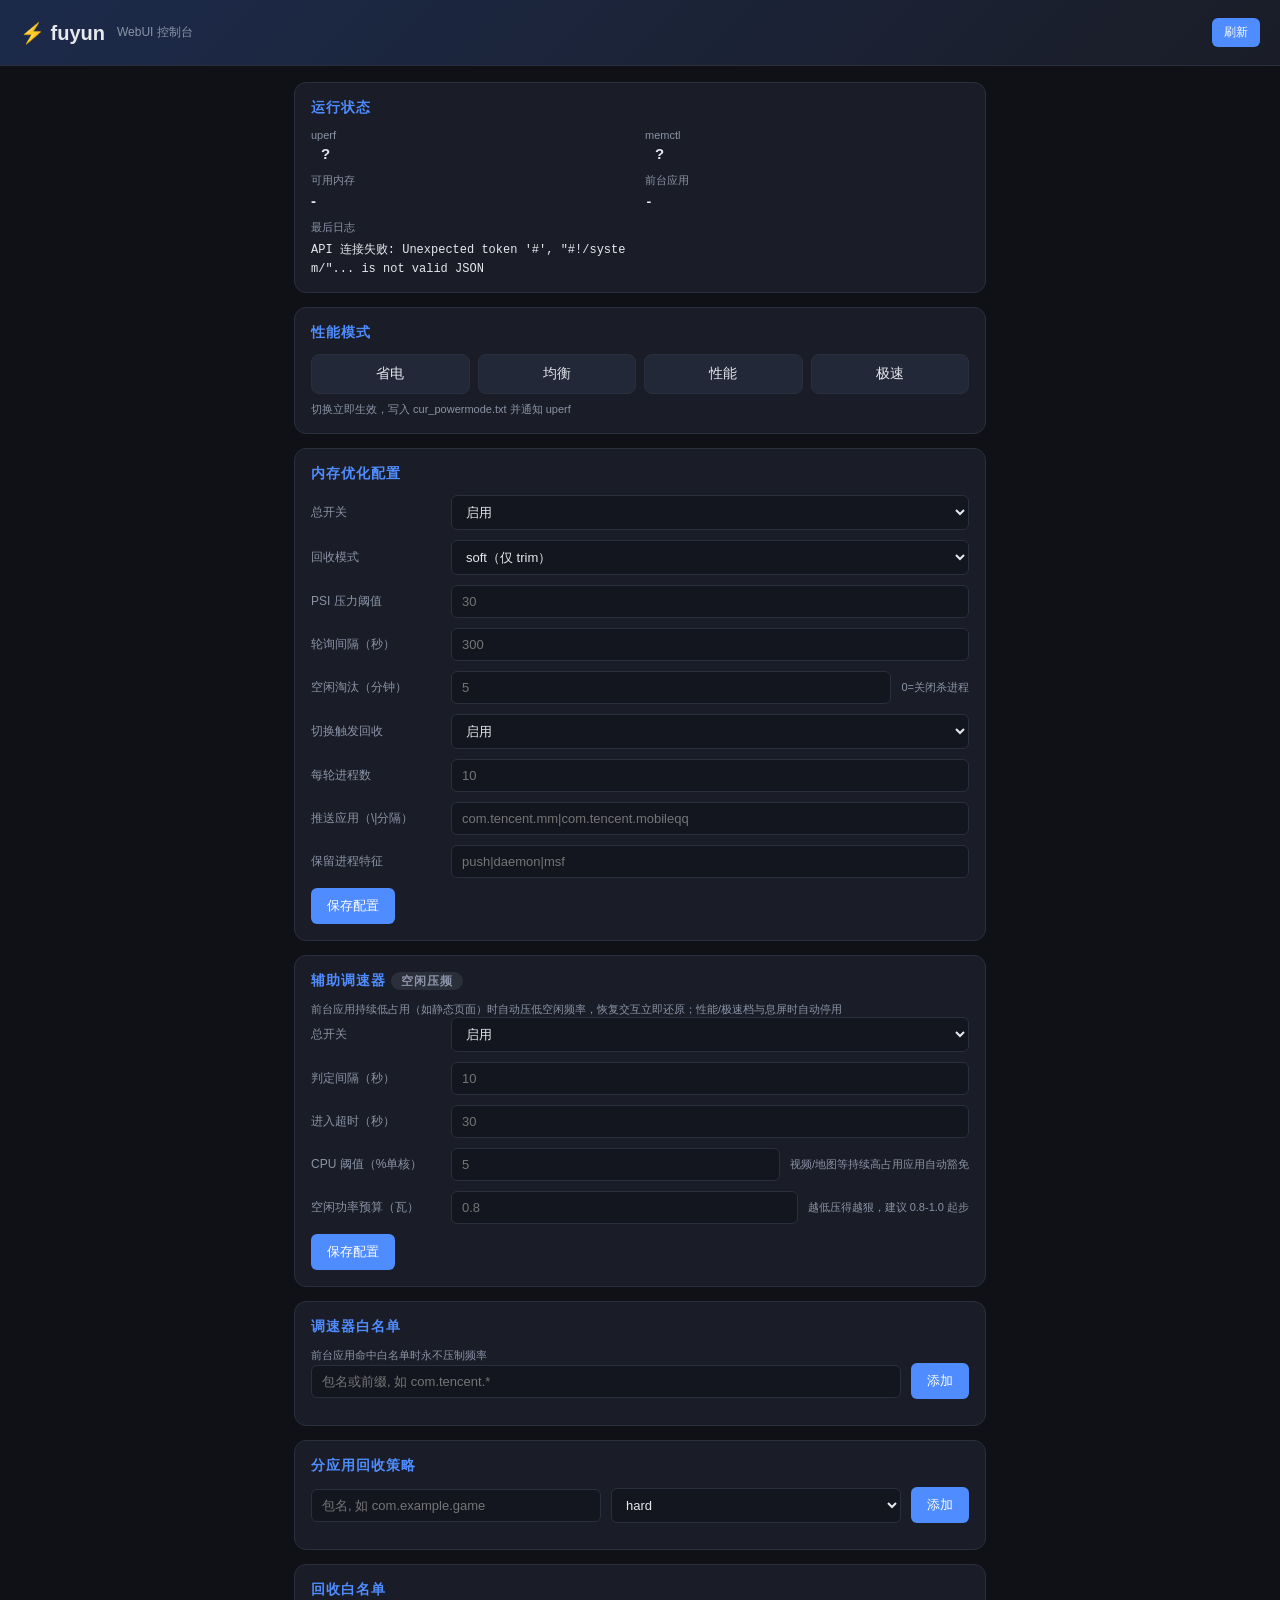
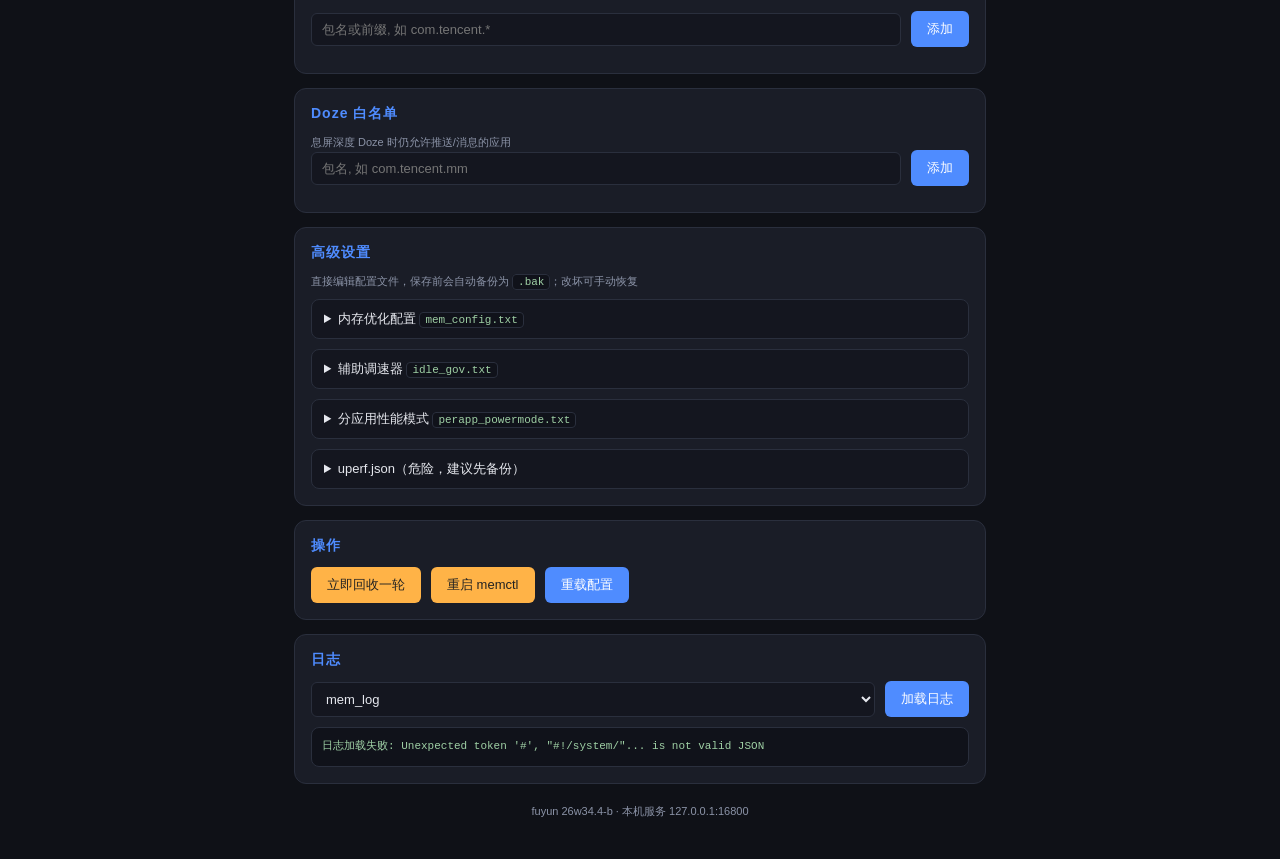
==== webroot/index.html @ 2767a83e "26w34.4更新" ====
<!DOCTYPE html>
<html lang="zh-CN">
<head>
<meta charset="UTF-8">
<meta name="viewport" content="width=device-width, initial-scale=1.0">
<title>fuyun 控制台</title>
<link rel="stylesheet" href="style.css">
</head>
<body>
<header>
  <h1>⚡ fuyun</h1>
  <span class="sub">WebUI 控制台</span>
  <button id="btnRefresh" class="btn small">刷新</button>
</header>

<main>
  <!-- 状态卡片 -->
  <section class="card" id="card-status">
    <h2>运行状态</h2>
    <div class="grid2">
      <div class="stat"><label>uperf</label><span id="st-uperf" class="badge">?</span></div>
      <div class="stat"><label>memctl</label><span id="st-memctl" class="badge">?</span></div>
      <div class="stat"><label>可用内存</label><span id="st-mem">-</span></div>
      <div class="stat"><label>前台应用</label><span id="st-fg" class="mono">-</span></div>
      <div class="stat"><label>最后日志</label><span id="st-log" class="mono small">-</span></div>
    </div>
  </section>

  <!-- 性能模式 -->
  <section class="card">
    <h2>性能模式</h2>
    <div class="modebtns" id="modebtns">
      <button data-mode="powersave" class="mode">省电</button>
      <button data-mode="balance" class="mode">均衡</button>
      <button data-mode="performance" class="mode">性能</button>
      <button data-mode="fast" class="mode">极速</button>
    </div>
    <p class="hint">切换立即生效，写入 cur_powermode.txt 并通知 uperf</p>
  </section>

  <!-- 内存优化配置 -->
  <section class="card">
    <h2>内存优化配置</h2>
    <div class="form">
      <div class="row">
        <label for="f-mem-enable">总开关</label>
        <select id="f-mem-enable">
          <option value="1">启用</option>
          <option value="0">停用</option>
        </select>
      </div>
      <div class="row">
        <label for="f-mode">回收模式</label>
        <select id="f-mode">
          <option value="soft">soft（仅 trim）</option>
          <option value="hard">hard（trim + 内核回收）</option>
          <option value="kill">kill（杀进程）</option>
        </select>
      </div>
      <div class="row">
        <label for="f-psi">PSI 压力阈值</label>
        <input id="f-psi" type="number" min="0" max="100" placeholder="30">
      </div>
      <div class="row">
        <label for="f-interval">轮询间隔（秒）</label>
        <input id="f-interval" type="number" min="30" placeholder="300">
      </div>
      <div class="row">
        <label for="f-idle">空闲淘汰（分钟）</label>
        <input id="f-idle" type="number" min="0" placeholder="5">
        <span class="hint">0=关闭杀进程</span>
      </div>
      <div class="row">
        <label for="f-switch">切换触发回收</label>
        <select id="f-switch">
          <option value="1">启用</option>
          <option value="0">关闭</option>
        </select>
      </div>
      <div class="row">
        <label for="f-maxround">每轮进程数</label>
        <input id="f-maxround" type="number" min="1" placeholder="10">
      </div>
      <div class="row">
        <label for="f-pushkeep">推送应用（\|分隔）</label>
        <input id="f-pushkeep" type="text" placeholder="com.tencent.mm|com.tencent.mobileqq">
      </div>
      <div class="row">
        <label for="f-keepcmd">保留进程特征</label>
        <input id="f-keepcmd" type="text" placeholder="push|daemon|msf">
      </div>
      <div class="row">
        <button id="btnSaveCfg" class="btn">保存配置</button>
        <span id="cfg-saved" class="ok hidden">已保存 ✓</span>
      </div>
    </div>
  </section>

  <!-- 辅助调速器 -->
  <section class="card">
    <h2>辅助调速器 <span id="gov-badge" class="badge na">空闲压频</span></h2>
    <p class="hint">前台应用持续低占用（如静态页面）时自动压低空闲频率，恢复交互立即还原；性能/极速档与息屏时自动停用</p>
    <div class="form">
      <div class="row">
        <label for="f-gov-enable">总开关</label>
        <select id="f-gov-enable">
          <option value="1">启用</option>
          <option value="0">停用</option>
        </select>
      </div>
      <div class="row">
        <label for="f-gov-interval">判定间隔（秒）</label>
        <input id="f-gov-interval" type="number" min="3" placeholder="10">
      </div>
      <div class="row">
        <label for="f-gov-timeout">进入超时（秒）</label>
        <input id="f-gov-timeout" type="number" min="1" placeholder="30">
      </div>
      <div class="row">
        <label for="f-gov-thd">CPU 阈值（%单核）</label>
        <input id="f-gov-thd" type="number" min="1" max="100" placeholder="5">
        <span class="hint">视频/地图等持续高占用应用自动豁免</span>
      </div>
      <div class="row">
        <label for="f-gov-power">空闲功率预算（瓦）</label>
        <input id="f-gov-power" type="number" step="0.1" min="0.1" max="5" placeholder="0.8">
        <span class="hint">越低压得越狠，建议 0.8-1.0 起步</span>
      </div>
      <div class="row">
        <button id="btnSaveGov" class="btn">保存配置</button>
        <span id="gov-saved" class="ok hidden">已保存 ✓</span>
      </div>
    </div>
  </section>

  <!-- 调速器白名单 -->
  <section class="card">
    <h2>调速器白名单</h2>
    <p class="hint">前台应用命中白名单时永不压制频率</p>
    <div class="form inline">
      <input id="gwl-pkg" type="text" placeholder="包名或前缀, 如 com.tencent.*">
      <button id="btnGwlAdd" class="btn">添加</button>
    </div>
    <ul id="gwl-list" class="list"></ul>
  </section>

  <!-- 分应用策略 -->
  <section class="card">
    <h2>分应用回收策略</h2>
    <div class="form inline">
      <input id="app-pkg" type="text" placeholder="包名, 如 com.example.game">
      <select id="app-mode">
        <option value="hard">hard</option>
        <option value="soft">soft</option>
        <option value="kill">kill</option>
        <option value="off">off</option>
      </select>
      <button id="btnAppAdd" class="btn">添加</button>
    </div>
    <ul id="app-list" class="list"></ul>
  </section>

  <!-- 白名单 -->
  <section class="card">
    <h2>回收白名单</h2>
    <div class="form inline">
      <input id="wl-pkg" type="text" placeholder="包名或前缀, 如 com.tencent.*">
      <button id="btnWlAdd" class="btn">添加</button>
    </div>
    <ul id="wl-list" class="list"></ul>
  </section>

  <!-- Doze 白名单 -->
  <section class="card">
    <h2>Doze 白名单</h2>
    <p class="hint">息屏深度 Doze 时仍允许推送/消息的应用</p>
    <div class="form inline">
      <input id="doze-pkg" type="text" placeholder="包名, 如 com.tencent.mm">
      <button id="btnDozeAdd" class="btn">添加</button>
    </div>
    <ul id="doze-list" class="list"></ul>
  </section>

  <!-- 高级设置 -->
  <section class="card">
    <h2>高级设置</h2>
    <p class="hint">直接编辑配置文件，保存前会自动备份为 <code>.bak</code>；改坏可手动恢复</p>
    <details>
      <summary>内存优化配置 <code>mem_config.txt</code></summary>
      <textarea id="adv-mem" class="editor" rows="8" spellcheck="false"></textarea>
      <div class="row"><button id="btnSaveAdvMem" class="btn">保存 mem_config.txt</button></div>
    </details>
    <details>
      <summary>辅助调速器 <code>idle_gov.txt</code></summary>
      <textarea id="adv-idle" class="editor" rows="8" spellcheck="false"></textarea>
      <div class="row"><button id="btnSaveAdvIdle" class="btn">保存 idle_gov.txt</button></div>
    </details>
    <details>
      <summary>分应用性能模式 <code>perapp_powermode.txt</code></summary>
      <textarea id="adv-perapp" class="editor" rows="6" spellcheck="false"></textarea>
      <div class="row"><button id="btnSaveAdvPerapp" class="btn">保存 perapp_powermode.txt</button></div>
    </details>
    <details>
      <summary>uperf.json（危险，建议先备份）</summary>
      <textarea id="adv-uperf" class="editor" rows="14" spellcheck="false"></textarea>
      <div class="row"><button id="btnSaveAdvUperf" class="btn warn">保存 uperf.json</button></div>
      <p class="hint">保存后需重启 uperf 生效；模块已自动保留 <code>.bak</code> 备份</p>
    </details>
  </section>

  <!-- 操作 -->
  <section class="card">
    <h2>操作</h2>
    <div class="form inline">
      <button id="btnReclaim" class="btn warn">立即回收一轮</button>
      <button id="btnRestart" class="btn warn">重启 memctl</button>
      <button id="btnReload" class="btn">重载配置</button>
    </div>
  </section>

  <!-- 日志 -->
  <section class="card">
    <h2>日志</h2>
    <div class="form inline">
      <select id="log-file">
        <option value="mem">mem_log</option>
        <option value="screen">screen_log</option>
        <option value="uperf">uperf_log</option>
      </select>
      <button id="btnLog" class="btn">加载日志</button>
    </div>
    <pre id="log-view" class="log">-</pre>
  </section>
</main>

<footer>
  <span>fuyun 26w34.4-b · 本机服务 127.0.0.1:16800</span>
</footer>
<script src="app.js"></script>
</body>
</html>
---- webroot/style.css ----
/* fuyun WebUI - 暗色主题 */
:root {
  --bg: #0f1117;
  --card: #1a1d27;
  --border: #2a2f3d;
  --text: #e6e8ee;
  --dim: #8b93a7;
  --accent: #4f8cff;
  --green: #35c46a;
  --red: #ff5c5c;
  --orange: #ffb347;
}
* { box-sizing: border-box; margin: 0; padding: 0; }
body {
  background: var(--bg);
  color: var(--text);
  font-family: -apple-system, "Segoe UI", Roboto, "Noto Sans SC", sans-serif;
  padding-bottom: 40px;
}
header {
  display: flex; align-items: center; gap: 12px;
  padding: 18px 20px;
  background: linear-gradient(135deg, #1c2a4a, #1a1d27);
  border-bottom: 1px solid var(--border);
  position: sticky; top: 0; z-index: 10;
}
header h1 { font-size: 20px; }
header .sub { color: var(--dim); font-size: 12px; flex: 1; }
main { max-width: 720px; margin: 16px auto; padding: 0 14px; display: flex; flex-direction: column; gap: 14px; }
.card {
  background: var(--card);
  border: 1px solid var(--border);
  border-radius: 12px;
  padding: 16px;
}
.card h2 { font-size: 14px; color: var(--accent); margin-bottom: 12px; letter-spacing: 1px; }
.grid2 { display: grid; grid-template-columns: 1fr 1fr; gap: 10px; }
.stat label { display: block; color: var(--dim); font-size: 11px; margin-bottom: 4px; }
.stat span { font-size: 15px; font-weight: 600; }
.mono { font-family: ui-monospace, Consolas, monospace; font-size: 13px !important; word-break: break-all; }
.small { font-size: 12px !important; font-weight: 400 !important; }
.badge {
  padding: 2px 10px; border-radius: 20px; font-size: 12px; font-weight: 600;
}
.badge.ok { background: rgba(53,196,106,.15); color: var(--green); }
.badge.bad { background: rgba(255,92,92,.15); color: var(--red); }
.badge.na { background: rgba(139,147,167,.15); color: var(--dim); }
.modebtns { display: flex; gap: 8px; flex-wrap: wrap; }
.mode {
  flex: 1; min-width: 70px; padding: 10px 0;
  background: #232838; color: var(--text);
  border: 1px solid var(--border); border-radius: 8px;
  font-size: 14px; cursor: pointer;
}
.mode.active { background: var(--accent); border-color: var(--accent); color: #fff; font-weight: 700; }
.hint { color: var(--dim); font-size: 11px; margin-top: 8px; }
.form { display: flex; flex-direction: column; gap: 10px; }
.form.inline { flex-direction: row; flex-wrap: wrap; align-items: center; }
.row { display: flex; align-items: center; gap: 10px; }
.row label { width: 130px; color: var(--dim); font-size: 12px; flex-shrink: 0; }
.row input, .row select, .form.inline input, .form.inline select {
  flex: 1; min-width: 120px;
  background: #14161f; color: var(--text);
  border: 1px solid var(--border); border-radius: 6px;
  padding: 8px 10px; font-size: 13px;
}
.row .hint { margin: 0; }
.btn {
  background: var(--accent); color: #fff; border: none;
  border-radius: 6px; padding: 9px 16px; font-size: 13px; cursor: pointer;
}
.btn.small { padding: 6px 12px; font-size: 12px; }
.btn.warn { background: var(--orange); color: #222; }
.btn:hover { filter: brightness(1.15); }
.list { list-style: none; margin-top: 10px; }
.list li {
  display: flex; align-items: center; justify-content: space-between;
  padding: 8px 10px; border-bottom: 1px solid var(--border);
  font-size: 13px;
}
.list li:last-child { border-bottom: none; }
.list .pkg { font-family: ui-monospace, Consolas, monospace; }
.list .mode-tag {
  background: rgba(79,140,255,.15); color: var(--accent);
  padding: 1px 8px; border-radius: 10px; font-size: 11px; margin-right: 8px;
}
.list .del {
  background: none; border: none; color: var(--red);
  font-size: 15px; cursor: pointer; padding: 2px 6px;
}
details {
  border: 1px solid var(--border);
  border-radius: 8px;
  padding: 10px 12px;
  margin-top: 10px;
  background: #14161f;
}
summary {
  cursor: pointer;
  color: var(--text);
  font-size: 13px;
  user-select: none;
}
.editor {
  width: 100%;
  min-height: 100px;
  margin-top: 10px;
  background: #10121a;
  color: #d7dae2;
  border: 1px solid var(--border);
  border-radius: 6px;
  padding: 10px;
  font-family: ui-monospace, Consolas, monospace;
  font-size: 12px;
  line-height: 1.5;
  resize: vertical;
  white-space: pre;
}
code {
  background: #10121a;
  border: 1px solid var(--border);
  border-radius: 4px;
  padding: 1px 5px;
  font-size: 11px;
  color: #9fd0a5;
}
.log {
  background: #10121a; border: 1px solid var(--border); border-radius: 8px;
  padding: 10px; font-size: 11px; line-height: 1.6; max-height: 260px;
  overflow: auto; white-space: pre-wrap; word-break: break-all;
  margin-top: 10px; color: #9fd0a5;
}
.ok { color: var(--green); font-size: 13px; }
.hidden { display: none; }
footer { text-align: center; color: var(--dim); font-size: 11px; margin-top: 20px; }
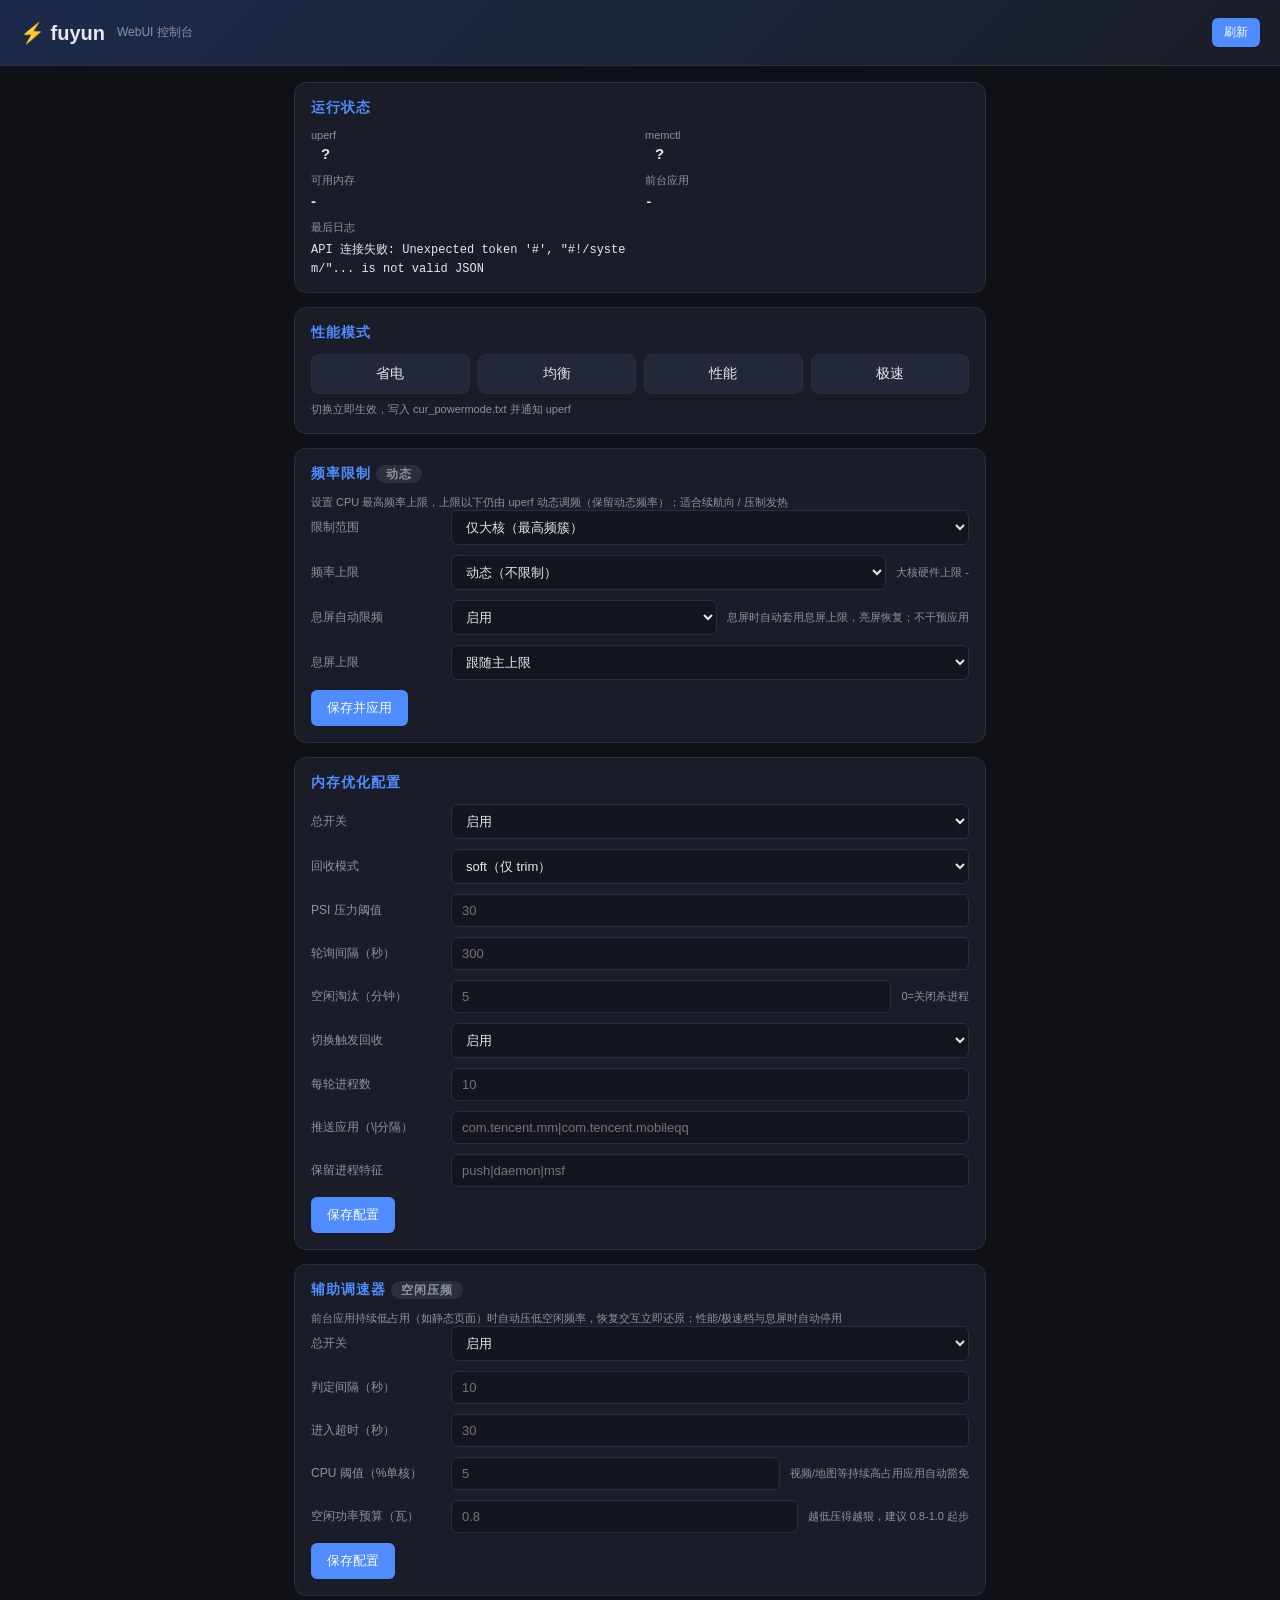
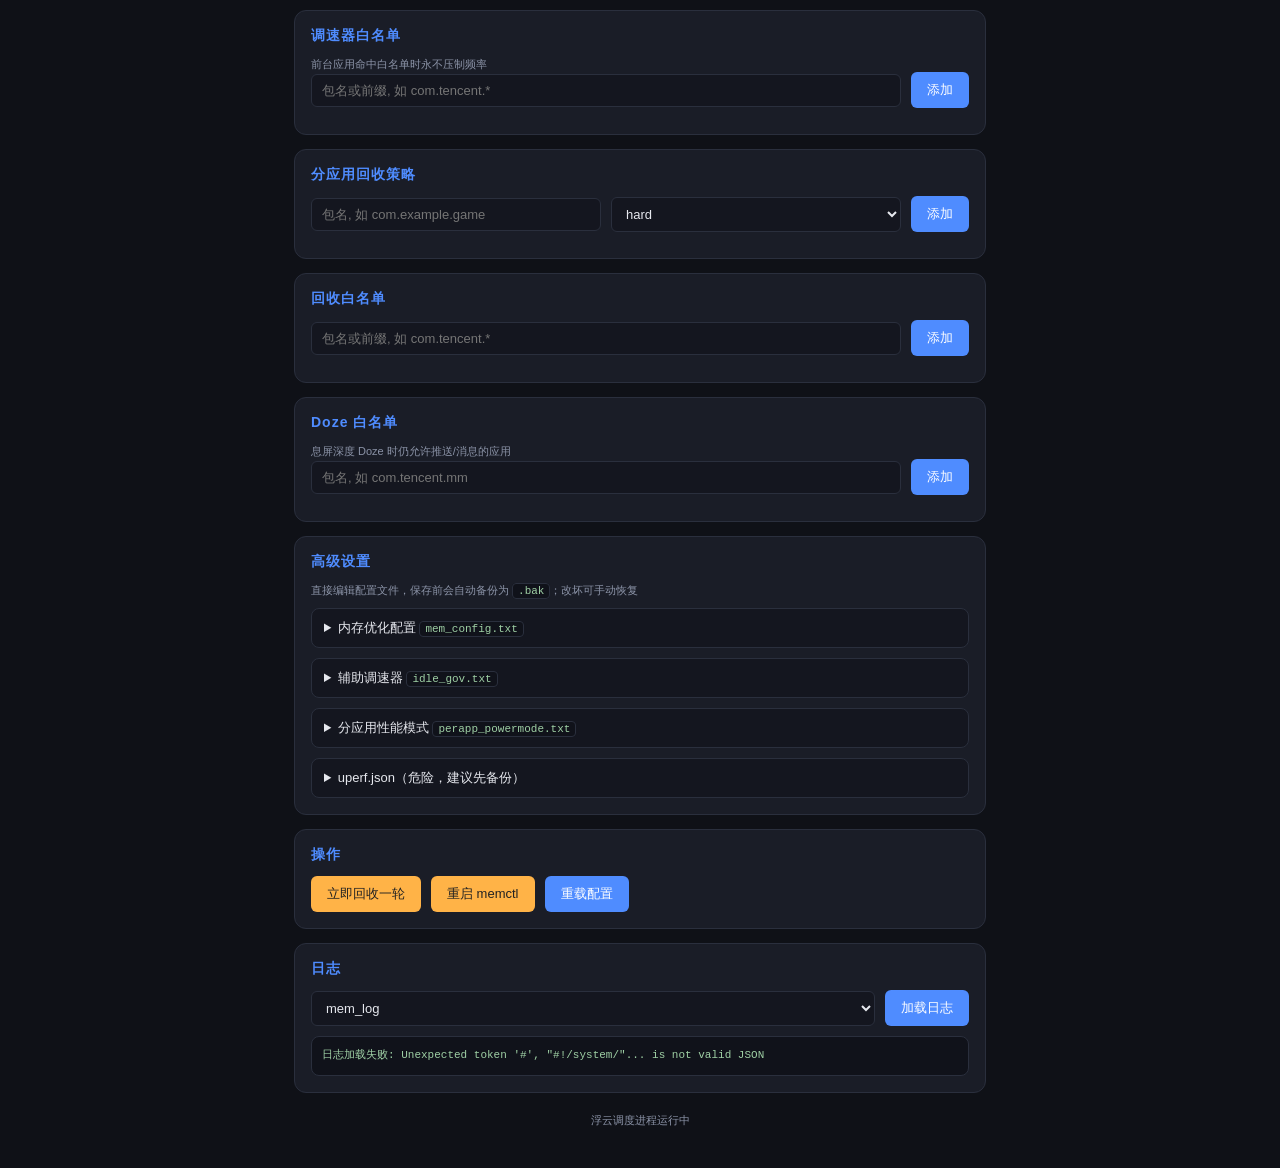
==== commit 7904f7c5: "26w34.5-b更新" ====
--- a/webroot/index.html
+++ b/webroot/index.html
@@ -38,6 +38,61 @@
     <p class="hint">切换立即生效，写入 cur_powermode.txt 并通知 uperf</p>
   </section>
 
+  <!-- 频率限制 -->
+  <section class="card">
+    <h2>频率限制 <span id="freq-badge" class="badge na">动态</span></h2>
+    <p class="hint">设置 CPU 最高频率上限，上限以下仍由 uperf 动态调频（保留动态频率）；适合续航向 / 压制发热</p>
+    <div class="form">
+      <div class="row">
+        <label for="f-freq-scope">限制范围</label>
+        <select id="f-freq-scope">
+          <option value="big">仅大核（最高频簇）</option>
+          <option value="all">全部核心</option>
+        </select>
+      </div>
+      <div class="row">
+        <label for="f-freq-cap">频率上限</label>
+        <select id="f-freq-cap">
+          <option value="0">动态（不限制）</option>
+          <option value="2400000">2.4 GHz</option>
+          <option value="2200000">2.2 GHz</option>
+          <option value="2000000">2.0 GHz</option>
+          <option value="1800000">1.8 GHz</option>
+          <option value="1600000">1.6 GHz</option>
+          <option value="1400000">1.4 GHz</option>
+          <option value="1200000">1.2 GHz</option>
+          <option value="1000000">1.0 GHz</option>
+          <option value="800000">0.8 GHz</option>
+        </select>
+        <span class="hint" id="freq-max-hint">大核硬件上限 -</span>
+      </div>
+      <div class="row">
+        <label for="f-freq-offscreen">息屏自动限频</label>
+        <select id="f-freq-offscreen">
+          <option value="1">启用</option>
+          <option value="0">停用</option>
+        </select>
+        <span class="hint">息屏时自动套用息屏上限，亮屏恢复；不干预应用</span>
+      </div>
+      <div class="row">
+        <label for="f-freq-offcap">息屏上限</label>
+        <select id="f-freq-offcap">
+          <option value="0">跟随主上限</option>
+          <option value="1800000">1.8 GHz</option>
+          <option value="1600000">1.6 GHz</option>
+          <option value="1400000">1.4 GHz</option>
+          <option value="1200000">1.2 GHz</option>
+          <option value="1000000">1.0 GHz</option>
+          <option value="800000">0.8 GHz</option>
+        </select>
+      </div>
+      <div class="row">
+        <button id="btnSaveFreq" class="btn">保存并应用</button>
+        <span id="freq-saved" class="ok hidden">已应用 ✓</span>
+      </div>
+    </div>
+  </section>
+
   <!-- 内存优化配置 -->
   <section class="card">
     <h2>内存优化配置</h2>
@@ -234,7 +289,7 @@
 </main>
 
 <footer>
-  <span>fuyun 26w34.4-b · 本机服务 127.0.0.1:16800</span>
+  <span>浮云调度进程运行中</span>
 </footer>
 <script src="app.js"></script>
 </body>
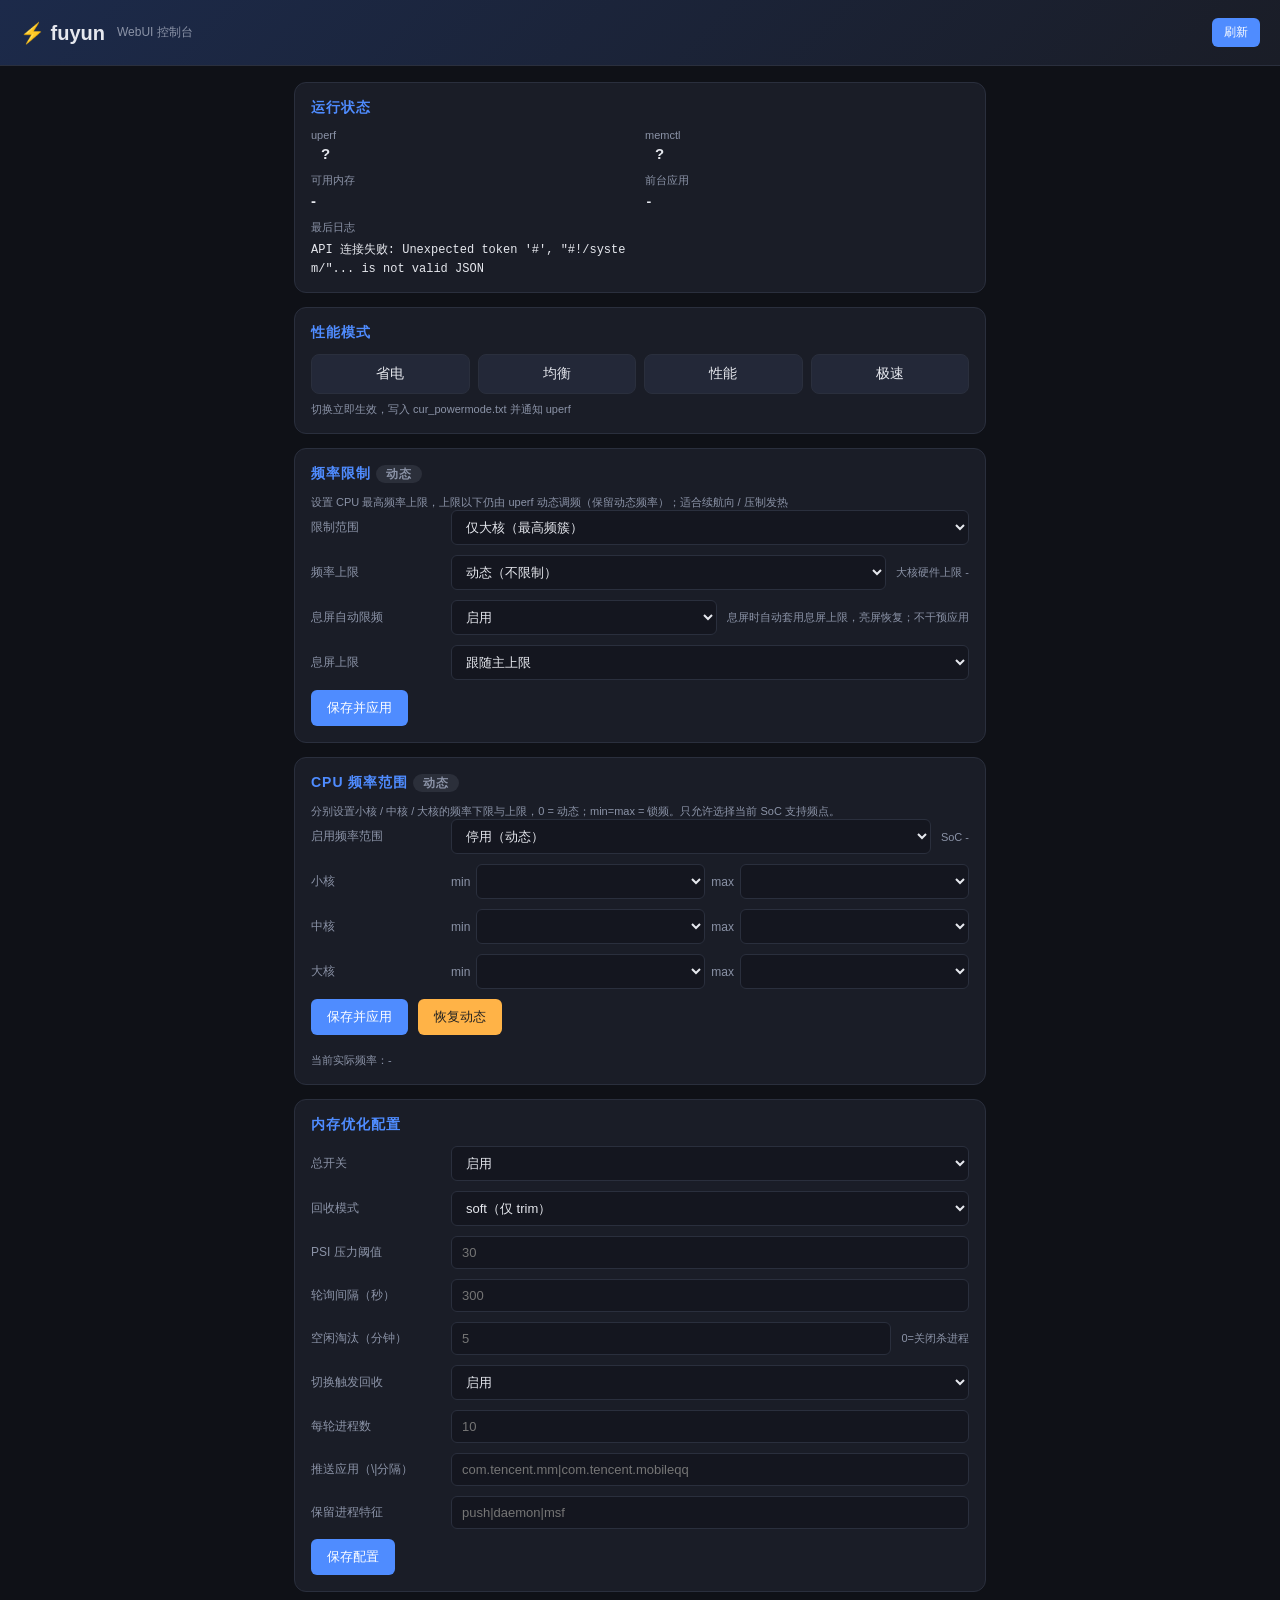
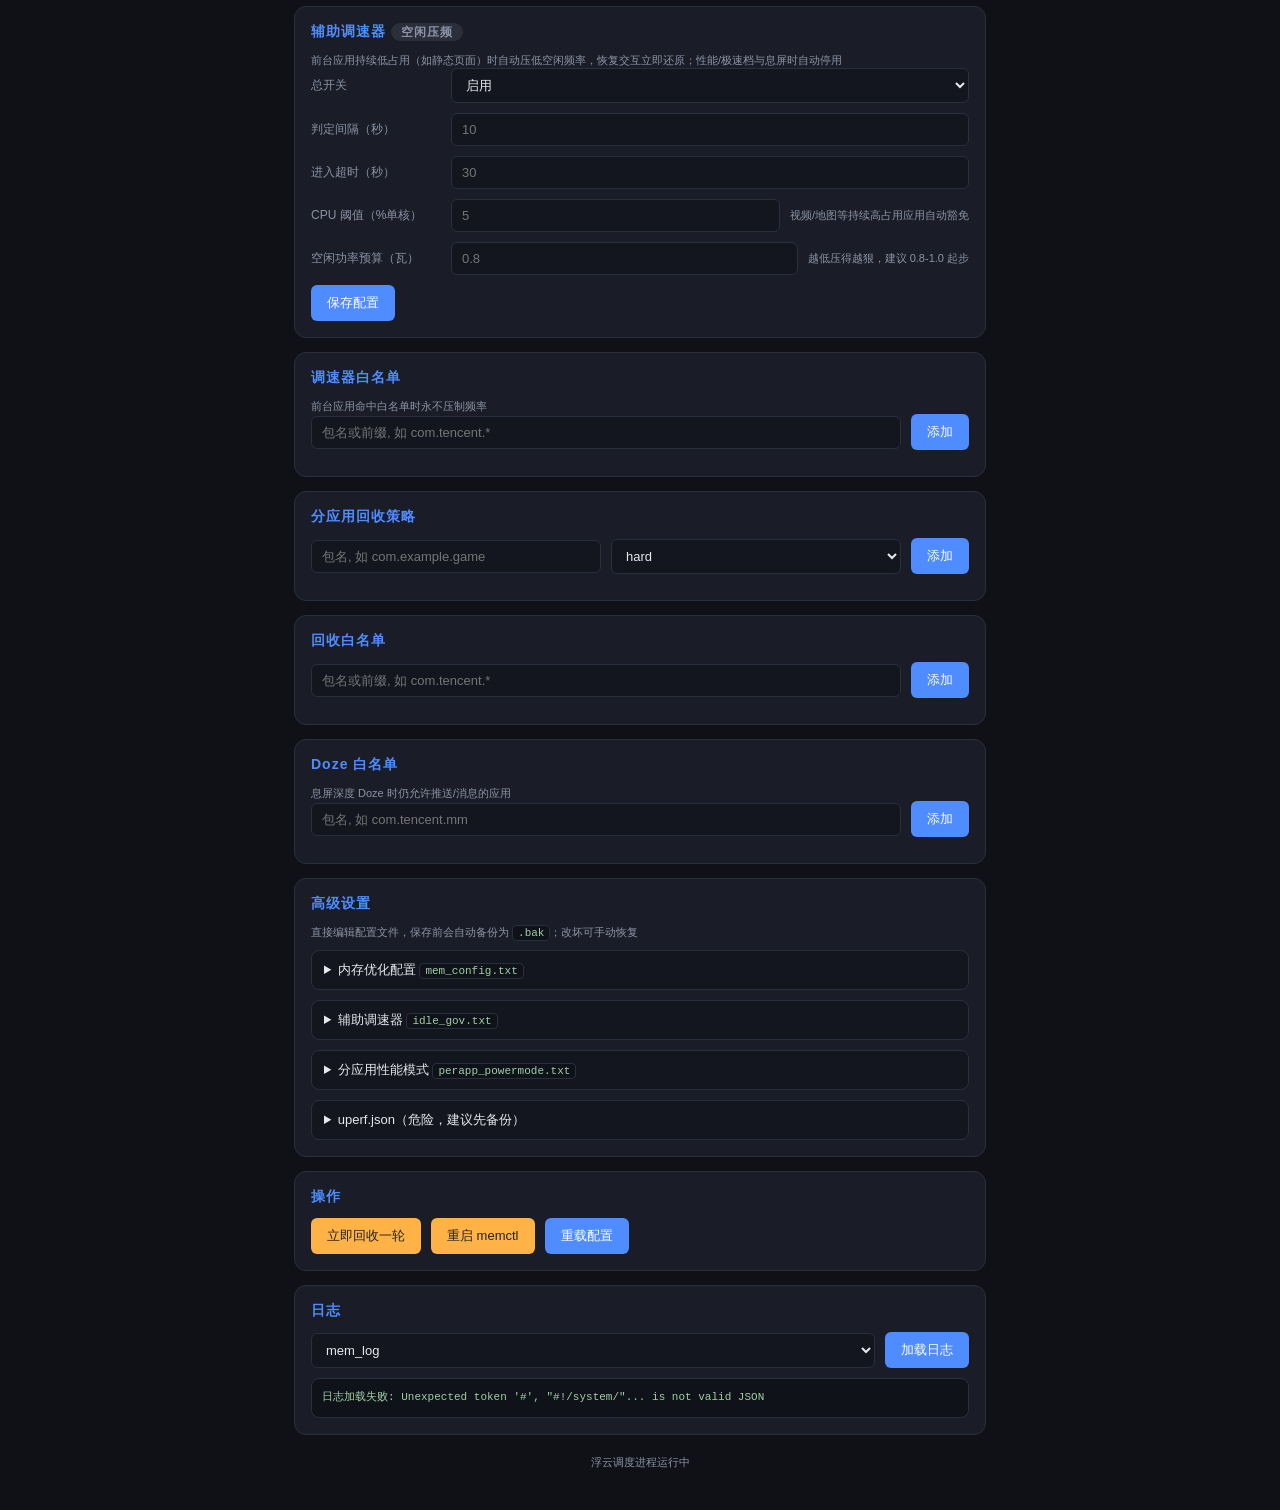
==== commit e4acd658: "26w34.6-b更新" ====
--- a/webroot/index.html
+++ b/webroot/index.html
@@ -90,6 +90,55 @@
         <button id="btnSaveFreq" class="btn">保存并应用</button>
         <span id="freq-saved" class="ok hidden">已应用 ✓</span>
       </div>
+    </div>
+  </section>
+
+  <!-- CPU 频率范围 -->
+  <section class="card">
+    <h2>CPU 频率范围 <span id="freq-range-badge" class="badge na">动态</span></h2>
+    <p class="hint">分别设置小核 / 中核 / 大核的频率下限与上限，0 = 动态；min=max = 锁频。只允许选择当前 SoC 支持频点。</p>
+    <div class="form">
+      <div class="row">
+        <label for="f-rng-enable">启用频率范围</label>
+        <select id="f-rng-enable">
+          <option value="0">停用（动态）</option>
+          <option value="1">启用</option>
+        </select>
+        <span class="hint" id="freq-range-soc">SoC -</span>
+      </div>
+      <div class="row">
+        <label>小核</label>
+        <div class="inline2">
+          <span>min</span>
+          <select id="f-rng-lmin"></select>
+          <span>max</span>
+          <select id="f-rng-lmax"></select>
+        </div>
+      </div>
+      <div class="row">
+        <label>中核</label>
+        <div class="inline2">
+          <span>min</span>
+          <select id="f-rng-mmin"></select>
+          <span>max</span>
+          <select id="f-rng-mmax"></select>
+        </div>
+      </div>
+      <div class="row">
+        <label>大核</label>
+        <div class="inline2">
+          <span>min</span>
+          <select id="f-rng-bmin"></select>
+          <span>max</span>
+          <select id="f-rng-bmax"></select>
+        </div>
+      </div>
+      <div class="row">
+        <button id="btnSaveFreqRange" class="btn">保存并应用</button>
+        <button id="btnClearFreqRange" class="btn warn">恢复动态</button>
+        <span id="freq-range-saved" class="ok hidden">已应用 ✓</span>
+      </div>
+      <p class="hint" id="freq-range-policies">当前实际频率：-</p>
     </div>
   </section>
 
--- a/webroot/style.css
+++ b/webroot/style.css
@@ -65,6 +65,9 @@
   padding: 8px 10px; font-size: 13px;
 }
 .row .hint { margin: 0; }
+.inline2 { display: flex; align-items: center; gap: 6px; flex: 1; }
+.inline2 select { flex: 1; min-width: 80px; }
+.inline2 span { color: var(--dim); font-size: 12px; }
 .btn {
   background: var(--accent); color: #fff; border: none;
   border-radius: 6px; padding: 9px 16px; font-size: 13px; cursor: pointer;
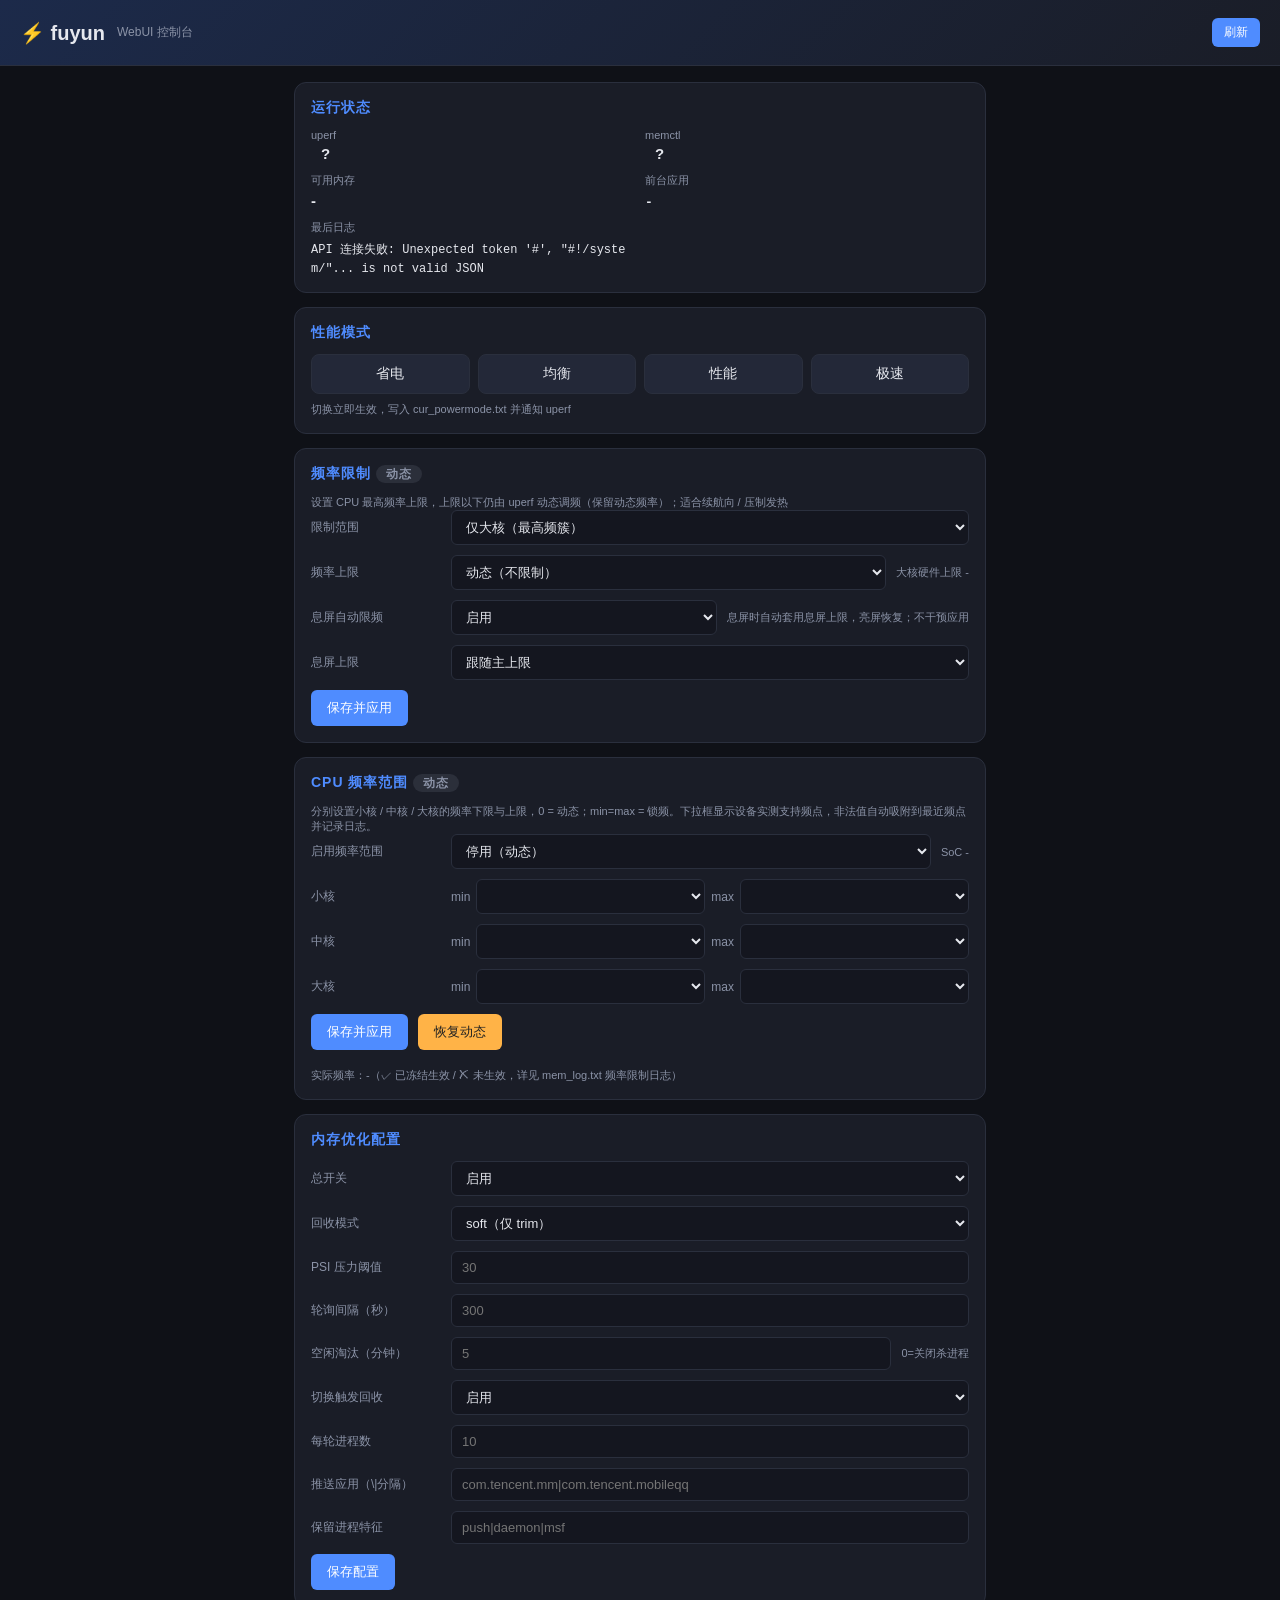
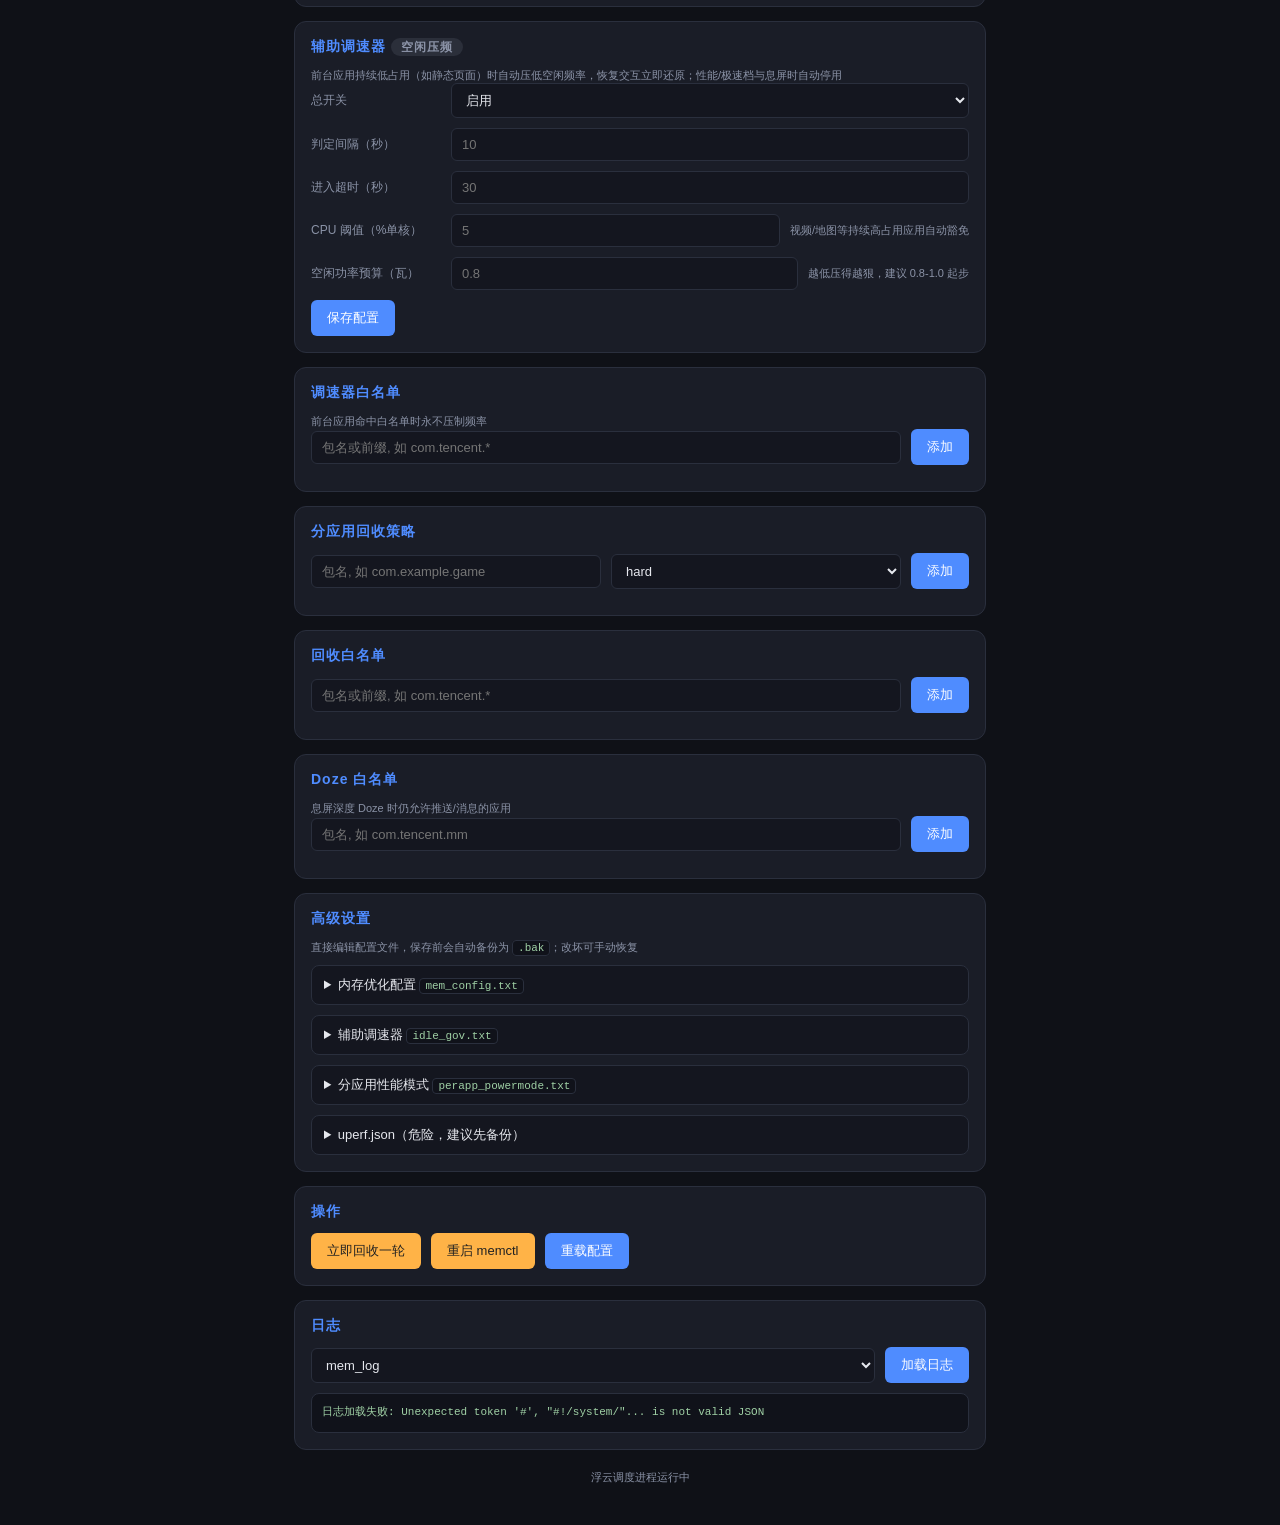
==== commit 6642c6df: "26w34.7-b: 新增 8 Gen3/8 Elite/8 Elite Gen5 支持 + 游戏特调 + 频率限制修复" ====
--- a/webroot/index.html
+++ b/webroot/index.html
@@ -96,7 +96,7 @@
   <!-- CPU 频率范围 -->
   <section class="card">
     <h2>CPU 频率范围 <span id="freq-range-badge" class="badge na">动态</span></h2>
-    <p class="hint">分别设置小核 / 中核 / 大核的频率下限与上限，0 = 动态；min=max = 锁频。只允许选择当前 SoC 支持频点。</p>
+    <p class="hint">分别设置小核 / 中核 / 大核的频率下限与上限，0 = 动态；min=max = 锁频。下拉框显示设备实测支持频点，非法值自动吸附到最近频点并记录日志。</p>
     <div class="form">
       <div class="row">
         <label for="f-rng-enable">启用频率范围</label>
@@ -138,7 +138,7 @@
         <button id="btnClearFreqRange" class="btn warn">恢复动态</button>
         <span id="freq-range-saved" class="ok hidden">已应用 ✓</span>
       </div>
-      <p class="hint" id="freq-range-policies">当前实际频率：-</p>
+      <p class="hint" id="freq-range-policies">实际频率：-（✓ 已冻结生效 / ✗ 未生效，详见 mem_log.txt 频率限制日志）</p>
     </div>
   </section>
 
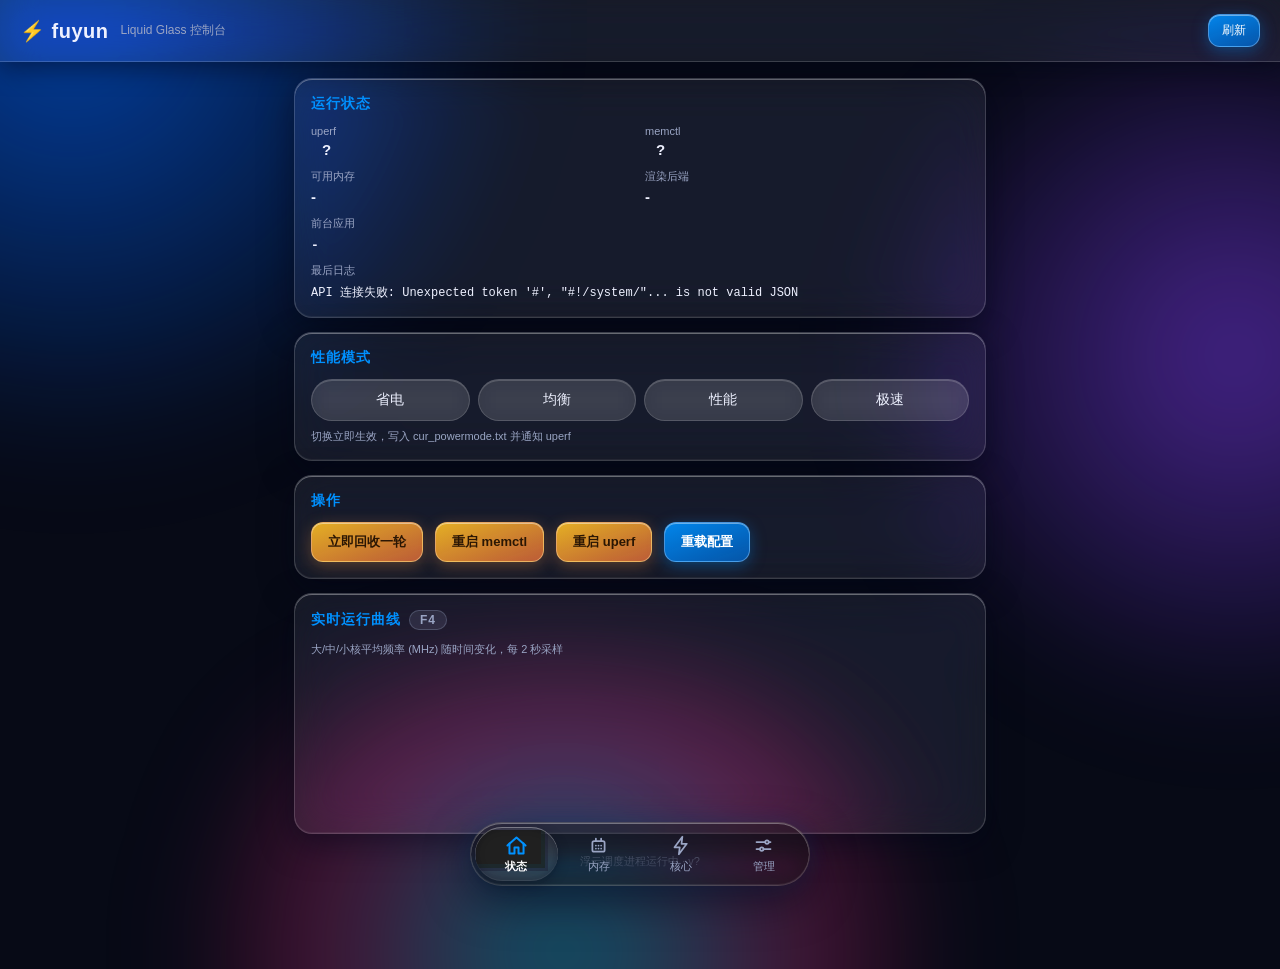
==== commit 0a69dae8: "0.2-rc1" ====
--- a/webroot/index.html
+++ b/webroot/index.html
@@ -2,344 +2,490 @@
 <html lang="zh-CN">
 <head>
 <meta charset="UTF-8">
-<meta name="viewport" content="width=device-width, initial-scale=1.0">
+<meta name="viewport" content="width=device-width, initial-scale=1.0, viewport-fit=cover">
+<meta http-equiv="Cache-Control" content="no-store, no-cache, must-revalidate">
+<meta http-equiv="Pragma" content="no-cache">
 <title>fuyun 控制台</title>
-<link rel="stylesheet" href="style.css">
+<link rel="stylesheet" href="style.css?v=20260829b">
 </head>
 <body>
-<header>
+<!-- 液态玻璃透镜折射滤镜: feImage 位移贴图 + feDisplacementMap
+     参数取自 Kyant0/AndroidLiquidGlass 组件源码:
+     底栏 lens(24dp,24dp); 选中胶囊/滑块拇指 lens(10dp,14dp)+chromaticAberration -->
+<svg width="0" height="0" style="position:absolute" aria-hidden="true" focusable="false">
+  <defs>
+    <filter id="lens" x="-20%" y="-20%" width="140%" height="140%" color-interpolation-filters="sRGB">
+      <feImage x="0" y="0" width="100%" height="100%" preserveAspectRatio="none" result="mx"
+        href="data:image/svg+xml,%3Csvg xmlns='http://www.w3.org/2000/svg' width='300' height='120'%3E%3Crect width='300' height='120' fill='url(%23g)'/%3E%3ClinearGradient id='g' x1='0' y1='0' x2='1' y2='0'%3E%3Cstop offset='0' stop-color='%23ffffff'/%3E%3Cstop offset='0.5' stop-color='%23808080'/%3E%3Cstop offset='1' stop-color='%23000000'/%3E%3C/linearGradient%3E%3C/svg%3E"/>
+      <feImage x="0" y="0" width="100%" height="100%" preserveAspectRatio="none" result="my"
+        href="data:image/svg+xml,%3Csvg xmlns='http://www.w3.org/2000/svg' width='300' height='120'%3E%3Crect width='300' height='120' fill='url(%23g)'/%3E%3ClinearGradient id='g' x1='0' y1='0' x2='0' y2='1'%3E%3Cstop offset='0' stop-color='%23ffffff'/%3E%3Cstop offset='0.5' stop-color='%23808080'/%3E%3Cstop offset='1' stop-color='%23000000'/%3E%3C/linearGradient%3E%3C/svg%3E"/>
+      <!-- 分离通道: mx 取 R (水平位移), my 取 G (垂直位移), 互不干扰 -->
+      <feColorMatrix in="mx" type="matrix" values="1 0 0 0 0  0 0 0 0 0  0 0 0 0 0  0 0 0 1 0" result="rx"/>
+      <feColorMatrix in="my" type="matrix" values="0 0 0 0 0  0 1 0 0 0  0 0 0 0 0  0 0 0 1 0" result="gy"/>
+      <feComposite in="rx" in2="gy" operator="arithmetic" k1="0" k2="1" k3="1" k4="0" result="map"/>
+      <feDisplacementMap in="SourceGraphic" in2="map" scale="26" xChannelSelector="R" yChannelSelector="G"/>
+    </filter>
+    <!-- 选中胶囊/滑块拇指: lens(10dp,14dp)+chromaticAberration=true
+         色差实现: R/G/B 三通道按不同位移量折射后重新合成 -->
+    <filter id="lens-ca" x="-20%" y="-20%" width="140%" height="140%" color-interpolation-filters="sRGB">
+      <feImage x="0" y="0" width="100%" height="100%" preserveAspectRatio="none" result="mx"
+        href="data:image/svg+xml,%3Csvg xmlns='http://www.w3.org/2000/svg' width='300' height='120'%3E%3Crect width='300' height='120' fill='url(%23g)'/%3E%3ClinearGradient id='g' x1='0' y1='0' x2='1' y2='0'%3E%3Cstop offset='0' stop-color='%23ffffff'/%3E%3Cstop offset='0.5' stop-color='%23808080'/%3E%3Cstop offset='1' stop-color='%23000000'/%3E%3C/linearGradient%3E%3C/svg%3E"/>
+      <feImage x="0" y="0" width="100%" height="100%" preserveAspectRatio="none" result="my"
+        href="data:image/svg+xml,%3Csvg xmlns='http://www.w3.org/2000/svg' width='300' height='120'%3E%3Crect width='300' height='120' fill='url(%23g)'/%3E%3ClinearGradient id='g' x1='0' y1='0' x2='0' y2='1'%3E%3Cstop offset='0' stop-color='%23ffffff'/%3E%3Cstop offset='0.5' stop-color='%23808080'/%3E%3Cstop offset='1' stop-color='%23000000'/%3E%3C/linearGradient%3E%3C/svg%3E"/>
+      <feColorMatrix in="mx" type="matrix" values="1 0 0 0 0  0 0 0 0 0  0 0 0 0 0  0 0 0 1 0" result="rx"/>
+      <feColorMatrix in="my" type="matrix" values="0 0 0 0 0  0 1 0 0 0  0 0 0 0 0  0 0 0 1 0" result="gy"/>
+      <feComposite in="rx" in2="gy" operator="arithmetic" k1="0" k2="1" k3="1" k4="0" result="map"/>
+      <!-- 色差: 红 refraction 14dp→scale34, 绿 10dp→scale26, 蓝 8dp→scale20 -->
+      <feDisplacementMap in="SourceGraphic" in2="map" scale="34" xChannelSelector="R" yChannelSelector="G" result="dR"/>
+      <feDisplacementMap in="SourceGraphic" in2="map" scale="26" xChannelSelector="R" yChannelSelector="G" result="dG"/>
+      <feDisplacementMap in="SourceGraphic" in2="map" scale="20" xChannelSelector="R" yChannelSelector="G" result="dB"/>
+      <feColorMatrix in="dR" type="matrix" values="1 0 0 0 0  0 0 0 0 0  0 0 0 0 0  0 0 0 1 0" result="chR"/>
+      <feColorMatrix in="dG" type="matrix" values="0 0 0 0 0  0 1 0 0 0  0 0 0 0 0  0 0 0 1 0" result="chG"/>
+      <feColorMatrix in="dB" type="matrix" values="0 0 0 0 0  0 0 0 0 0  0 0 1 0 0  0 0 0 1 0" result="chB"/>
+      <feComposite in="chR" in2="chG" operator="arithmetic" k1="0" k2="1" k3="1" k4="0" result="cRG"/>
+      <feComposite in="cRG" in2="chB" operator="arithmetic" k1="0" k2="1" k3="1" k4="0"/>
+    </filter>
+  </defs>
+</svg>
+
+<!-- 夜间极光背景: 高饱和光斑, 供毛玻璃模糊/折射, 是液态玻璃效果的"底片" -->
+<div class="aurora a1" aria-hidden="true"></div>
+<div class="aurora a2" aria-hidden="true"></div>
+<div class="aurora a3" aria-hidden="true"></div>
+
+<header class="glass-header">
   <h1>⚡ fuyun</h1>
-  <span class="sub">WebUI 控制台</span>
+  <span class="sub">Liquid Glass 控制台</span>
   <button id="btnRefresh" class="btn small">刷新</button>
 </header>
 
 <main>
-  <!-- 状态卡片 -->
-  <section class="card" id="card-status">
-    <h2>运行状态</h2>
-    <div class="grid2">
-      <div class="stat"><label>uperf</label><span id="st-uperf" class="badge">?</span></div>
-      <div class="stat"><label>memctl</label><span id="st-memctl" class="badge">?</span></div>
-      <div class="stat"><label>可用内存</label><span id="st-mem">-</span></div>
-      <div class="stat"><label>前台应用</label><span id="st-fg" class="mono">-</span></div>
-      <div class="stat"><label>最后日志</label><span id="st-log" class="mono small">-</span></div>
-    </div>
-  </section>
-
-  <!-- 性能模式 -->
-  <section class="card">
-    <h2>性能模式</h2>
-    <div class="modebtns" id="modebtns">
-      <button data-mode="powersave" class="mode">省电</button>
-      <button data-mode="balance" class="mode">均衡</button>
-      <button data-mode="performance" class="mode">性能</button>
-      <button data-mode="fast" class="mode">极速</button>
-    </div>
-    <p class="hint">切换立即生效，写入 cur_powermode.txt 并通知 uperf</p>
-  </section>
-
-  <!-- 频率限制 -->
-  <section class="card">
-    <h2>频率限制 <span id="freq-badge" class="badge na">动态</span></h2>
-    <p class="hint">设置 CPU 最高频率上限，上限以下仍由 uperf 动态调频（保留动态频率）；适合续航向 / 压制发热</p>
-    <div class="form">
+  <!-- ==================== 状态页 ==================== -->
+  <div class="page active" data-page="home">
+    <section class="card" id="card-status">
+      <h2>运行状态</h2>
+      <div class="grid2">
+        <div class="stat"><label>uperf</label><span id="st-uperf" class="badge">?</span></div>
+        <div class="stat"><label>memctl</label><span id="st-memctl" class="badge">?</span></div>
+        <div class="stat"><label>可用内存</label><span id="st-mem">-</span></div>
+        <div class="stat"><label>渲染后端</label><span id="st-vulkan">-</span></div>
+        <div class="stat"><label>前台应用</label><span id="st-fg" class="mono">-</span></div>
+        <div class="stat wide"><label>最后日志</label><span id="st-log" class="mono small">-</span></div>
+      </div>
+    </section>
+
+    <section class="card">
+      <h2>性能模式</h2>
+      <div class="modebtns" id="modebtns">
+        <button data-mode="powersave" class="mode">省电</button>
+        <button data-mode="balance" class="mode">均衡</button>
+        <button data-mode="performance" class="mode">性能</button>
+        <button data-mode="fast" class="mode">极速</button>
+      </div>
+      <p class="hint">切换立即生效，写入 cur_powermode.txt 并通知 uperf</p>
+    </section>
+
+    <section class="card">
+      <h2>操作</h2>
+      <div class="form inline">
+        <button id="btnReclaim" class="btn warn">立即回收一轮</button>
+        <button id="btnRestart" class="btn warn">重启 memctl</button>
+        <button id="btnRestartUperf" class="btn warn">重启 uperf</button>
+        <button id="btnReload" class="btn">重载配置</button>
+      </div>
+    </section>
+
+    <section class="card">
+      <h2>实时运行曲线 <span class="badge na">F4</span></h2>
+      <p class="hint">大/中/小核平均频率 (MHz) 随时间变化，每 2 秒采样</p>
+      <canvas id="metrics-canvas" style="width:100%;height:160px;display:block"></canvas>
+    </section>
+  </div>
+
+  <!-- ==================== 内存页 ==================== -->
+  <div class="page" data-page="mem">
+    <section class="card">
+      <h2>配置预设 <span class="badge ok">一键应用</span></h2>
+      <p class="hint">一键应用整套调参组合（写入 fuyun.conf，最多一个轮询周期生效；核心开关立即生效）</p>
+      <div class="form inline">
+        <button data-preset="balanced" class="btn">均衡默认</button>
+        <button data-preset="power_save" class="btn">日常省电</button>
+        <button data-preset="game" class="btn">游戏性能</button>
+        <button data-preset="fast" class="btn">极速</button>
+      </div>
+      <div class="form inline" style="margin-top:8px">
+        <input id="preset-name" type="text" placeholder="自定义预设名 (字母数字_-)">
+        <button id="btnPresetSave" class="btn warn">保存当前配置</button>
+      </div>
+      <ul id="preset-list" class="list"></ul>
+    </section>
+
+    <section class="card">
+      <h2>内存优化配置</h2>
+      <div class="form">
+        <div class="row">
+          <label for="f-mem-enable">总开关</label>
+          <select id="f-mem-enable">
+            <option value="1">启用</option>
+            <option value="0">停用</option>
+          </select>
+        </div>
+        <div class="row">
+          <label for="f-mode">回收模式</label>
+          <select id="f-mode">
+            <option value="soft">soft（仅 trim）</option>
+            <option value="hard">hard（trim + 内核回收）</option>
+            <option value="kill">kill（杀进程）</option>
+          </select>
+        </div>
+        <div class="row">
+          <label for="f-idle">空闲淘汰</label>
+          <div class="gslider">
+            <div class="gs"><div class="gs-track"></div><div class="gs-fill"></div><div class="gs-thumb"></div><input id="f-idle" type="range" min="0" max="120" step="1" value="5"></div>
+            <span class="gval" id="v-idle">5 分钟</span>
+          </div>
+        </div>
+        <details class="expert">
+        <summary>更多内存参数（专家）</summary>
+        <div class="row slider-row">
+          <label for="f-psi">PSI 压力阈值</label>
+          <div class="gslider">
+            <div class="gs"><div class="gs-track"></div><div class="gs-fill"></div><div class="gs-thumb"></div><input id="f-psi" type="range" min="1" max="100" step="1" value="30"></div>
+            <span class="gval" id="v-psi">30</span>
+          </div>
+        </div>
+        <div class="row slider-row">
+          <label for="f-interval">轮询间隔</label>
+          <div class="gslider">
+            <div class="gs"><div class="gs-track"></div><div class="gs-fill"></div><div class="gs-thumb"></div><input id="f-interval" type="range" min="10" max="3600" step="10" value="300"></div>
+            <span class="gval" id="v-interval">300 秒</span>
+          </div>
+        </div>
+        <div class="row slider-row">
+          <label for="f-maxround">每轮进程数</label>
+          <div class="gslider">
+            <div class="gs"><div class="gs-track"></div><div class="gs-fill"></div><div class="gs-thumb"></div><input id="f-maxround" type="range" min="1" max="50" step="1" value="10"></div>
+            <span class="gval" id="v-maxround">10</span>
+          </div>
+        </div>
+        <div class="row">
+          <label for="f-switch">切换触发回收</label>
+          <select id="f-switch">
+            <option value="1">启用</option>
+            <option value="0">关闭</option>
+          </select>
+        </div>
+        <div class="row">
+          <label for="f-pushkeep">推送应用（\|分隔）</label>
+          <input id="f-pushkeep" type="text" placeholder="com.tencent.mm|com.tencent.mobileqq">
+        </div>
+        <div class="row">
+          <label for="f-keepcmd">保留进程特征</label>
+          <input id="f-keepcmd" type="text" placeholder="push|daemon|msf">
+        </div>
+        </details>
+        <div class="row">
+          <button id="btnSaveCfg" class="btn">保存配置</button>
+          <span id="cfg-saved" class="ok hidden">已保存 ✓</span>
+        </div>
+      </div>
+    </section>
+
+    <section class="card">
+      <h2>分应用回收策略</h2>
+      <div class="form inline">
+        <input id="app-pkg" type="text" placeholder="包名, 如 com.example.game">
+        <select id="app-mode">
+          <option value="hard">hard</option>
+          <option value="soft">soft</option>
+          <option value="kill">kill</option>
+          <option value="off">off</option>
+        </select>
+        <button id="btnAppAdd" class="btn">添加</button>
+      </div>
+      <ul id="app-list" class="list"></ul>
+    </section>
+
+    <section class="card">
+      <h2>回收白名单</h2>
+      <p class="hint">白名单内的应用不会被回收/清理，支持 com.xxx.* 前缀</p>
+      <div class="form inline">
+        <input id="wl-pkg" type="text" placeholder="包名或前缀, 如 com.tencent.*">
+        <button id="btnWlAdd" class="btn">添加</button>
+      </div>
+      <ul id="wl-list" class="list"></ul>
+    </section>
+
+    <section class="card">
+      <h2>Doze 白名单</h2>
+      <p class="hint">息屏深度 Doze 时仍允许推送/消息的应用</p>
+      <div class="form inline">
+        <input id="doze-pkg" type="text" placeholder="包名, 如 com.tencent.mm">
+        <button id="btnDozeAdd" class="btn">添加</button>
+      </div>
+      <ul id="doze-list" class="list"></ul>
+    </section>
+  </div>
+
+  <!-- ==================== 核心页 ==================== -->
+  <div class="page" data-page="freq">
+    <section class="card">
+      <h2>核心开关 <span id="ctl-badge" class="badge na">停用</span></h2>
+      <p class="hint">按用户配置关闭大核/中核降低功耗，替代旧的冻结式压频；安全约束：绝不关 cpu0、小核始终在线（大/中核可整簇关闭，系统始终保有一整簇算力）</p>
+      <div class="form">
+        <div class="row">
+          <label for="f-ctl-enable">总开关</label>
+          <select id="f-ctl-enable">
+            <option value="0">停用</option>
+            <option value="1">启用</option>
+          </select>
+          <span class="hint">默认关闭，请按需开启</span>
+        </div>
+        <div class="row slider-row">
+          <label for="f-ctl-bigoff">关大核数</label>
+          <div class="gslider">
+            <div class="gs"><div class="gs-track"></div><div class="gs-fill"></div><div class="gs-thumb"></div><input id="f-ctl-bigoff" type="range" min="0" max="2" step="1" value="0"></div>
+            <span class="gval" id="v-ctl-bigoff">0</span>
+          </div>
+        </div>
+        <div class="row slider-row">
+          <label for="f-ctl-midoff">关中核数</label>
+          <div class="gslider">
+            <div class="gs"><div class="gs-track"></div><div class="gs-fill"></div><div class="gs-thumb"></div><input id="f-ctl-midoff" type="range" min="0" max="2" step="1" value="0"></div>
+            <span class="gval" id="v-ctl-midoff">0</span>
+          </div>
+        </div>
+        <details class="expert">
+        <summary>息屏/联动（专家）</summary>
+        <div class="row">
+          <label for="f-ctl-offscreen">息屏额外关核</label>
+          <select id="f-ctl-offscreen">
+            <option value="0">停用</option>
+            <option value="1">启用</option>
+          </select>
+          <span class="hint">息屏时把大核压到仅 1 颗，亮屏恢复</span>
+        </div>
+        <div class="row">
+          <label for="f-ctl-idle">深度空闲联动关核</label>
+          <select id="f-ctl-idle">
+            <option value="1">启用</option>
+            <option value="0">停用</option>
+          </select>
+          <span class="hint">辅助调速器进入深度空闲时联动关大核</span>
+        </div>
+        </details>
+        <div class="row">
+          <button id="btnSaveCorectl" class="btn">保存并应用</button>
+          <button id="btnClearCorectl" class="btn warn">全部恢复在线</button>
+          <span id="corectl-saved" class="ok hidden">已应用 ✓</span>
+        </div>
+        <p class="hint" id="ctl-status">当前在线：-</p>
+      </div>
+    </section>
+
+    <section class="card">
+      <h2>辅助调速器 <span id="gov-badge" class="badge na">辅助调速</span></h2>
+      <p class="hint">前台应用持续低占用（如静态页面）时自动降低 idle 场景频率，恢复交互立即还原；深度空闲可联动关核；性能/极速档与息屏时自动停用</p>
+      <div class="form">
+        <div class="row">
+          <label for="f-gov-enable">总开关</label>
+          <select id="f-gov-enable">
+            <option value="1">启用</option>
+            <option value="0">停用</option>
+          </select>
+        </div>
+        <details class="expert">
+        <summary>调速器参数（专家）</summary>
+        <div class="row slider-row">
+          <label for="f-gov-interval">判定间隔</label>
+          <div class="gslider">
+            <div class="gs"><div class="gs-track"></div><div class="gs-fill"></div><div class="gs-thumb"></div><input id="f-gov-interval" type="range" min="3" max="120" step="1" value="10"></div>
+            <span class="gval" id="v-gov-interval">10 秒</span>
+          </div>
+        </div>
+        <div class="row slider-row">
+          <label for="f-gov-timeout">进入超时</label>
+          <div class="gslider">
+            <div class="gs"><div class="gs-track"></div><div class="gs-fill"></div><div class="gs-thumb"></div><input id="f-gov-timeout" type="range" min="1" max="300" step="1" value="30"></div>
+            <span class="gval" id="v-gov-timeout">30 秒</span>
+          </div>
+        </div>
+        <div class="row slider-row">
+          <label for="f-gov-thd">CPU 阈值</label>
+          <div class="gslider">
+            <div class="gs"><div class="gs-track"></div><div class="gs-fill"></div><div class="gs-thumb"></div><input id="f-gov-thd" type="range" min="1" max="100" step="1" value="5"></div>
+            <span class="gval" id="v-gov-thd">5 %</span>
+          </div>
+        </div>
+        <div class="row slider-row">
+          <label for="f-gov-power">空闲功率预算</label>
+          <div class="gslider">
+            <div class="gs"><div class="gs-track"></div><div class="gs-fill"></div><div class="gs-thumb"></div><input id="f-gov-power" type="range" min="0" max="49" step="1" value="7"></div>
+            <span class="gval" id="v-gov-power">0.8 W</span>
+          </div>
+        </div>
+        <p class="hint">功率预算越低压得越狠（滑块 0.1-5.0W 步进 0.1），建议 0.8-1.0 起步；视频/地图等持续高占用应用自动豁免</p>
+        </details>
+        <div class="row">
+          <button id="btnSaveGov" class="btn">保存配置</button>
+          <span id="gov-saved" class="ok hidden">已保存 ✓</span>
+        </div>
+      </div>
+    </section>
+
+    <section class="card">
+      <h2>调速器白名单</h2>
+      <p class="hint">前台应用命中白名单时永不降频 / 联动关核</p>
+      <div class="form inline">
+        <input id="gwl-pkg" type="text" placeholder="包名或前缀, 如 com.tencent.*">
+        <button id="btnGwlAdd" class="btn">添加</button>
+      </div>
+      <ul id="gwl-list" class="list"></ul>
+    </section>
+  </div>
+
+  <!-- ==================== 管理页 ==================== -->
+  <div class="page" data-page="adv">
+    <section class="card">
+      <h2>分应用性能模式</h2>
+      <p class="hint">指定应用使用固定性能档（V-Tools 兼容格式 <code>perapp_powermode.txt</code>），优先于全局模式</p>
+      <div class="form inline">
+        <input id="perapp-pkg" type="text" placeholder="包名, 如 com.example.game">
+        <select id="perapp-mode">
+          <option value="powersave">省电</option>
+          <option value="balance">均衡</option>
+          <option value="performance">性能</option>
+          <option value="fast">极速</option>
+        </select>
+        <button id="btnPerappAdd" class="btn">添加</button>
+      </div>
+      <ul id="perapp-list" class="list"></ul>
+    </section>
+
+    <section class="card">
+      <h2>场景自动化快捷规则 <span class="badge na">F2</span></h2>
+      <p class="hint">一键添加常用规则到 <code>automation.txt</code>（高级设置可微调/删除）；多条规则按序求值，同类型动作以最后匹配为准</p>
+      <div class="form inline">
+        <button data-rule="charging => mode performance" class="btn small">充电切性能</button>
+        <button data-rule="battery<20 => mode powersave" class="btn small">低电省电</button>
+        <button data-rule="time 23:00-07:00 => mode powersave" class="btn small">夜间省电</button>
+        <button data-rule="screen_off => bigoff 1" class="btn small">息屏关大核</button>
+        <button id="btnAutoClear" class="btn warn">清空规则</button>
+      </div>
+    </section>
+
+    <section class="card">
+      <h2>高级设置</h2>
+      <p class="hint">直接编辑配置文件，保存前会自动备份为 <code>.bak</code>；改坏可手动恢复</p>
+      <details>
+        <summary>主配置 <code>fuyun.conf</code>（内存/调速器/核心开关 三合一）</summary>
+        <textarea id="adv-fuyun" class="editor" rows="12" spellcheck="false"></textarea>
+        <div class="row"><button id="btnSaveAdvFuyun" class="btn">保存 fuyun.conf</button></div>
+      </details>
+      <details>
+        <summary>白名单 <code>whitelist.txt</code>（回收/调速器/Doze 三合一）</summary>
+        <textarea id="adv-whitelist" class="editor" rows="8" spellcheck="false"></textarea>
+        <div class="row"><button id="btnSaveAdvWhitelist" class="btn">保存 whitelist.txt</button></div>
+      </details>
+      <details>
+        <summary>分应用性能模式 <code>perapp_powermode.txt</code></summary>
+        <textarea id="adv-perapp" class="editor" rows="6" spellcheck="false"></textarea>
+        <div class="row"><button id="btnSaveAdvPerapp" class="btn">保存 perapp_powermode.txt</button></div>
+      </details>
+      <details>
+        <summary>uperf.json（危险，建议先备份）</summary>
+        <textarea id="adv-uperf" class="editor" rows="14" spellcheck="false"></textarea>
+        <div class="row"><button id="btnSaveAdvUperf" class="btn warn">保存 uperf.json</button></div>
+        <p class="hint">保存后需重启 uperf 生效；模块已自动保留 <code>.bak</code> 备份</p>
+      </details>
+      <details>
+        <summary>场景自动化规则 <code>automation.txt</code>（F2）</summary>
+        <textarea id="adv-automation" class="editor" rows="10" spellcheck="false"></textarea>
+        <div class="row"><button id="btnSaveAdvAutomation" class="btn">保存 automation.txt</button></div>
+        <p class="hint">按 充电/电量/时段/屏幕 触发策略；保存前自动备份 <code>.bak</code></p>
+      </details>
+    </section>
+
+    <section class="card">
+      <h2>配置备份与迁移 <span class="badge na">F3</span></h2>
+      <p class="hint">将整套调参配置打包导出 (可迁移/分享); 导入前自动把当前配置备份为 <code>.bak</code></p>
+      <div class="form inline">
+        <button id="btnBackupExport" class="btn">导出配置</button>
+        <input id="backup-import" type="file" accept=".tar.gz,.gz" style="display:none">
+        <button id="btnBackupImport" class="btn">导入配置</button>
+      </div>
+    </section>
+
+    <section class="card">
+      <h2>渲染后端 <span id="vk-badge" class="badge na">-</span></h2>
+      <p class="hint">Vulkan 渲染（默认）与 OpenGL 切换，状态持久化，开机按上次选择生效；切换后完全生效需重启，即时部分 prop 已应用</p>
+      <div class="form inline">
+        <button id="btnVkOn" class="btn">切换为 Vulkan</button>
+        <button id="btnVkOff" class="btn warn">还原 OpenGL</button>
+      </div>
+    </section>
+
+    <section class="card">
+      <h2>插件管理 <span class="badge na">root-only</span></h2>
+      <p class="hint">目录 <code>/data/adb/uperf/plugins</code>：<code>.sh</code> 脚本按阶段（apply/clear/boot）执行；<code>uperf.*.json</code> 是可一键切换的特调配置；<code>.disabled</code> 后缀 = 停用</p>
+      <ul id="plugin-list" class="list"></ul>
       <div class="row">
-        <label for="f-freq-scope">限制范围</label>
-        <select id="f-freq-scope">
-          <option value="big">仅大核（最高频簇）</option>
-          <option value="all">全部核心</option>
+        <button id="btnPluginLog" class="btn">加载插件日志</button>
+      </div>
+      <pre id="plugin-log-view" class="log">-</pre>
+    </section>
+
+    <section class="card">
+      <h2>日志</h2>
+      <div class="form inline">
+        <select id="log-file">
+          <option value="mem">mem_log</option>
+          <option value="screen">screen_log</option>
+          <option value="uperf">uperf_log</option>
+          <option value="corectl">corectl_log</option>
+          <option value="auxgov">auxgov_log</option>
+          <option value="watchdog">watchdog_log</option>
+          <option value="auto">automation_log</option>
         </select>
-      </div>
-      <div class="row">
-        <label for="f-freq-cap">频率上限</label>
-        <select id="f-freq-cap">
-          <option value="0">动态（不限制）</option>
-          <option value="2400000">2.4 GHz</option>
-          <option value="2200000">2.2 GHz</option>
-          <option value="2000000">2.0 GHz</option>
-          <option value="1800000">1.8 GHz</option>
-          <option value="1600000">1.6 GHz</option>
-          <option value="1400000">1.4 GHz</option>
-          <option value="1200000">1.2 GHz</option>
-          <option value="1000000">1.0 GHz</option>
-          <option value="800000">0.8 GHz</option>
+        <select id="log-lines">
+          <option value="50">50 行</option>
+          <option value="200">200 行</option>
+          <option value="1000">1000 行</option>
         </select>
-        <span class="hint" id="freq-max-hint">大核硬件上限 -</span>
-      </div>
-      <div class="row">
-        <label for="f-freq-offscreen">息屏自动限频</label>
-        <select id="f-freq-offscreen">
-          <option value="1">启用</option>
-          <option value="0">停用</option>
-        </select>
-        <span class="hint">息屏时自动套用息屏上限，亮屏恢复；不干预应用</span>
-      </div>
-      <div class="row">
-        <label for="f-freq-offcap">息屏上限</label>
-        <select id="f-freq-offcap">
-          <option value="0">跟随主上限</option>
-          <option value="1800000">1.8 GHz</option>
-          <option value="1600000">1.6 GHz</option>
-          <option value="1400000">1.4 GHz</option>
-          <option value="1200000">1.2 GHz</option>
-          <option value="1000000">1.0 GHz</option>
-          <option value="800000">0.8 GHz</option>
-        </select>
-      </div>
-      <div class="row">
-        <button id="btnSaveFreq" class="btn">保存并应用</button>
-        <span id="freq-saved" class="ok hidden">已应用 ✓</span>
-      </div>
-    </div>
-  </section>
-
-  <!-- CPU 频率范围 -->
-  <section class="card">
-    <h2>CPU 频率范围 <span id="freq-range-badge" class="badge na">动态</span></h2>
-    <p class="hint">分别设置小核 / 中核 / 大核的频率下限与上限，0 = 动态；min=max = 锁频。下拉框显示设备实测支持频点，非法值自动吸附到最近频点并记录日志。</p>
-    <div class="form">
-      <div class="row">
-        <label for="f-rng-enable">启用频率范围</label>
-        <select id="f-rng-enable">
-          <option value="0">停用（动态）</option>
-          <option value="1">启用</option>
-        </select>
-        <span class="hint" id="freq-range-soc">SoC -</span>
-      </div>
-      <div class="row">
-        <label>小核</label>
-        <div class="inline2">
-          <span>min</span>
-          <select id="f-rng-lmin"></select>
-          <span>max</span>
-          <select id="f-rng-lmax"></select>
-        </div>
-      </div>
-      <div class="row">
-        <label>中核</label>
-        <div class="inline2">
-          <span>min</span>
-          <select id="f-rng-mmin"></select>
-          <span>max</span>
-          <select id="f-rng-mmax"></select>
-        </div>
-      </div>
-      <div class="row">
-        <label>大核</label>
-        <div class="inline2">
-          <span>min</span>
-          <select id="f-rng-bmin"></select>
-          <span>max</span>
-          <select id="f-rng-bmax"></select>
-        </div>
-      </div>
-      <div class="row">
-        <button id="btnSaveFreqRange" class="btn">保存并应用</button>
-        <button id="btnClearFreqRange" class="btn warn">恢复动态</button>
-        <span id="freq-range-saved" class="ok hidden">已应用 ✓</span>
-      </div>
-      <p class="hint" id="freq-range-policies">实际频率：-（✓ 已冻结生效 / ✗ 未生效，详见 mem_log.txt 频率限制日志）</p>
-    </div>
-  </section>
-
-  <!-- 内存优化配置 -->
-  <section class="card">
-    <h2>内存优化配置</h2>
-    <div class="form">
-      <div class="row">
-        <label for="f-mem-enable">总开关</label>
-        <select id="f-mem-enable">
-          <option value="1">启用</option>
-          <option value="0">停用</option>
-        </select>
-      </div>
-      <div class="row">
-        <label for="f-mode">回收模式</label>
-        <select id="f-mode">
-          <option value="soft">soft（仅 trim）</option>
-          <option value="hard">hard（trim + 内核回收）</option>
-          <option value="kill">kill（杀进程）</option>
-        </select>
-      </div>
-      <div class="row">
-        <label for="f-psi">PSI 压力阈值</label>
-        <input id="f-psi" type="number" min="0" max="100" placeholder="30">
-      </div>
-      <div class="row">
-        <label for="f-interval">轮询间隔（秒）</label>
-        <input id="f-interval" type="number" min="30" placeholder="300">
-      </div>
-      <div class="row">
-        <label for="f-idle">空闲淘汰（分钟）</label>
-        <input id="f-idle" type="number" min="0" placeholder="5">
-        <span class="hint">0=关闭杀进程</span>
-      </div>
-      <div class="row">
-        <label for="f-switch">切换触发回收</label>
-        <select id="f-switch">
-          <option value="1">启用</option>
-          <option value="0">关闭</option>
-        </select>
-      </div>
-      <div class="row">
-        <label for="f-maxround">每轮进程数</label>
-        <input id="f-maxround" type="number" min="1" placeholder="10">
-      </div>
-      <div class="row">
-        <label for="f-pushkeep">推送应用（\|分隔）</label>
-        <input id="f-pushkeep" type="text" placeholder="com.tencent.mm|com.tencent.mobileqq">
-      </div>
-      <div class="row">
-        <label for="f-keepcmd">保留进程特征</label>
-        <input id="f-keepcmd" type="text" placeholder="push|daemon|msf">
-      </div>
-      <div class="row">
-        <button id="btnSaveCfg" class="btn">保存配置</button>
-        <span id="cfg-saved" class="ok hidden">已保存 ✓</span>
-      </div>
-    </div>
-  </section>
-
-  <!-- 辅助调速器 -->
-  <section class="card">
-    <h2>辅助调速器 <span id="gov-badge" class="badge na">空闲压频</span></h2>
-    <p class="hint">前台应用持续低占用（如静态页面）时自动压低空闲频率，恢复交互立即还原；性能/极速档与息屏时自动停用</p>
-    <div class="form">
-      <div class="row">
-        <label for="f-gov-enable">总开关</label>
-        <select id="f-gov-enable">
-          <option value="1">启用</option>
-          <option value="0">停用</option>
-        </select>
-      </div>
-      <div class="row">
-        <label for="f-gov-interval">判定间隔（秒）</label>
-        <input id="f-gov-interval" type="number" min="3" placeholder="10">
-      </div>
-      <div class="row">
-        <label for="f-gov-timeout">进入超时（秒）</label>
-        <input id="f-gov-timeout" type="number" min="1" placeholder="30">
-      </div>
-      <div class="row">
-        <label for="f-gov-thd">CPU 阈值（%单核）</label>
-        <input id="f-gov-thd" type="number" min="1" max="100" placeholder="5">
-        <span class="hint">视频/地图等持续高占用应用自动豁免</span>
-      </div>
-      <div class="row">
-        <label for="f-gov-power">空闲功率预算（瓦）</label>
-        <input id="f-gov-power" type="number" step="0.1" min="0.1" max="5" placeholder="0.8">
-        <span class="hint">越低压得越狠，建议 0.8-1.0 起步</span>
-      </div>
-      <div class="row">
-        <button id="btnSaveGov" class="btn">保存配置</button>
-        <span id="gov-saved" class="ok hidden">已保存 ✓</span>
-      </div>
-    </div>
-  </section>
-
-  <!-- 调速器白名单 -->
-  <section class="card">
-    <h2>调速器白名单</h2>
-    <p class="hint">前台应用命中白名单时永不压制频率</p>
-    <div class="form inline">
-      <input id="gwl-pkg" type="text" placeholder="包名或前缀, 如 com.tencent.*">
-      <button id="btnGwlAdd" class="btn">添加</button>
-    </div>
-    <ul id="gwl-list" class="list"></ul>
-  </section>
-
-  <!-- 分应用策略 -->
-  <section class="card">
-    <h2>分应用回收策略</h2>
-    <div class="form inline">
-      <input id="app-pkg" type="text" placeholder="包名, 如 com.example.game">
-      <select id="app-mode">
-        <option value="hard">hard</option>
-        <option value="soft">soft</option>
-        <option value="kill">kill</option>
-        <option value="off">off</option>
-      </select>
-      <button id="btnAppAdd" class="btn">添加</button>
-    </div>
-    <ul id="app-list" class="list"></ul>
-  </section>
-
-  <!-- 白名单 -->
-  <section class="card">
-    <h2>回收白名单</h2>
-    <div class="form inline">
-      <input id="wl-pkg" type="text" placeholder="包名或前缀, 如 com.tencent.*">
-      <button id="btnWlAdd" class="btn">添加</button>
-    </div>
-    <ul id="wl-list" class="list"></ul>
-  </section>
-
-  <!-- Doze 白名单 -->
-  <section class="card">
-    <h2>Doze 白名单</h2>
-    <p class="hint">息屏深度 Doze 时仍允许推送/消息的应用</p>
-    <div class="form inline">
-      <input id="doze-pkg" type="text" placeholder="包名, 如 com.tencent.mm">
-      <button id="btnDozeAdd" class="btn">添加</button>
-    </div>
-    <ul id="doze-list" class="list"></ul>
-  </section>
-
-  <!-- 高级设置 -->
-  <section class="card">
-    <h2>高级设置</h2>
-    <p class="hint">直接编辑配置文件，保存前会自动备份为 <code>.bak</code>；改坏可手动恢复</p>
-    <details>
-      <summary>内存优化配置 <code>mem_config.txt</code></summary>
-      <textarea id="adv-mem" class="editor" rows="8" spellcheck="false"></textarea>
-      <div class="row"><button id="btnSaveAdvMem" class="btn">保存 mem_config.txt</button></div>
-    </details>
-    <details>
-      <summary>辅助调速器 <code>idle_gov.txt</code></summary>
-      <textarea id="adv-idle" class="editor" rows="8" spellcheck="false"></textarea>
-      <div class="row"><button id="btnSaveAdvIdle" class="btn">保存 idle_gov.txt</button></div>
-    </details>
-    <details>
-      <summary>分应用性能模式 <code>perapp_powermode.txt</code></summary>
-      <textarea id="adv-perapp" class="editor" rows="6" spellcheck="false"></textarea>
-      <div class="row"><button id="btnSaveAdvPerapp" class="btn">保存 perapp_powermode.txt</button></div>
-    </details>
-    <details>
-      <summary>uperf.json（危险，建议先备份）</summary>
-      <textarea id="adv-uperf" class="editor" rows="14" spellcheck="false"></textarea>
-      <div class="row"><button id="btnSaveAdvUperf" class="btn warn">保存 uperf.json</button></div>
-      <p class="hint">保存后需重启 uperf 生效；模块已自动保留 <code>.bak</code> 备份</p>
-    </details>
-  </section>
-
-  <!-- 操作 -->
-  <section class="card">
-    <h2>操作</h2>
-    <div class="form inline">
-      <button id="btnReclaim" class="btn warn">立即回收一轮</button>
-      <button id="btnRestart" class="btn warn">重启 memctl</button>
-      <button id="btnReload" class="btn">重载配置</button>
-    </div>
-  </section>
-
-  <!-- 日志 -->
-  <section class="card">
-    <h2>日志</h2>
-    <div class="form inline">
-      <select id="log-file">
-        <option value="mem">mem_log</option>
-        <option value="screen">screen_log</option>
-        <option value="uperf">uperf_log</option>
-      </select>
-      <button id="btnLog" class="btn">加载日志</button>
-    </div>
-    <pre id="log-view" class="log">-</pre>
-  </section>
+        <button id="btnLog" class="btn">加载日志</button>
+        <label class="hint"><input type="checkbox" id="log-auto"> 自动刷新</label>
+      </div>
+      <pre id="log-view" class="log">-</pre>
+    </section>
+  </div>
 </main>
 
-<footer>
-  <span>浮云调度进程运行中</span>
-</footer>
-<script src="app.js"></script>
+<footer>浮云调度进程运行中 · <span id="ft-ver">v?</span></footer>
+
+<!-- ==================== Glass Bottom Bar ====================
+     结构对应 LiquidBottomTabs: 容器胶囊(vibrancy+blur8+lens24) + 独立滑动玻璃胶囊指示器 -->
+<nav class="glass-bar" id="navbar" aria-label="页面导航">
+  <div class="tab-pill" id="tabPill" aria-hidden="true"></div>
+  <button class="tab active" data-tab="home">
+    <svg viewBox="0 0 24 24" fill="none" stroke="currentColor" stroke-width="2" stroke-linecap="round" stroke-linejoin="round"><path d="M3 12l9-8 9 8"/><path d="M5 10v10h5v-6h4v6h5V10"/></svg>
+    <span>状态</span>
+  </button>
+  <button class="tab" data-tab="mem">
+    <svg viewBox="0 0 24 24" fill="none" stroke="currentColor" stroke-width="2" stroke-linecap="round" stroke-linejoin="round"><rect x="5" y="7" width="14" height="12" rx="2"/><path d="M9 7V4M15 7V4M9 12h.01M12 12h.01M15 12h.01M9 15.5h.01M12 15.5h.01M15 15.5h.01"/></svg>
+    <span>内存</span>
+  </button>
+  <button class="tab" data-tab="freq">
+    <svg viewBox="0 0 24 24" fill="none" stroke="currentColor" stroke-width="2" stroke-linecap="round" stroke-linejoin="round">    <path d="M13 2L4 14h6l-1 8 9-12h-6l1-8z"/></svg>
+    <span>核心</span>
+  </button>
+  <button class="tab" data-tab="adv">
+    <svg viewBox="0 0 24 24" fill="none" stroke="currentColor" stroke-width="2" stroke-linecap="round" stroke-linejoin="round"><path d="M4 8h10M18 8h2M4 16h4M12 16h8"/><circle cx="16" cy="8" r="2"/><circle cx="10" cy="16" r="2"/></svg>
+    <span>管理</span>
+  </button>
+</nav>
+<!-- F5: WebUI 访问令牌占位, 由 webuid.sh 启动时注入 (供页面在 API 请求中携带) -->
+<script>const WEBUI_TOKEN = ""; /* injected by webuid.sh (F5) */</script>
+<script src="app.js?v=20260829b"></script>
+<script src="metrics.js?v=20260829b"></script>
 </body>
 </html>
--- a/webroot/style.css
+++ b/webroot/style.css
@@ -1,138 +1,400 @@
-/* fuyun WebUI - 暗色主题 */
+/* ============================================================
+   fuyun WebUI — Liquid Glass 夜间模式
+   视觉参数逐项移植自 Kyant0/AndroidLiquidGlass 组件源码:
+   - LiquidBottomTabs: 容器胶囊 64dp / vibrancy+blur(8dp)+lens(24dp,24dp)
+     容器表面 #121212@40%; 指示器胶囊 56dp / lens(10dp,14dp)+色差
+     白10%表面, 内阴影8dp, 图标按压 scale 1.2
+   - LiquidSlider: 轨道 6dp 胶囊 #787880@36%; 拇指 40x24dp 白色胶囊
+     未按: 白面+blur(8dp); 按压: 透明玻璃+lens(10dp,14dp)+色差+内阴影4dp
+     pressedScale 1.5; 速度拉伸 (scaleX 拉长/scaleY 压扁)
+   - 强调色: 夜间 #0091FF
+   ============================================================ */
 :root {
-  --bg: #0f1117;
-  --card: #1a1d27;
-  --border: #2a2f3d;
-  --text: #e6e8ee;
-  --dim: #8b93a7;
-  --accent: #4f8cff;
-  --green: #35c46a;
-  --red: #ff5c5c;
-  --orange: #ffb347;
+  --bg: #070a16;
+  --text: #eef1ff;
+  --dim: #9aa5c4;
+  --accent: #0091ff;          /* LiquidBottomTabs/LiquidSlider 夜间强调色 */
+  --accent-soft: rgba(0, 145, 255, .4);
+  --green: #34d399;
+  --red: #fb7185;
+  --orange: #fbbf24;
+  --glass-bg: rgba(255, 255, 255, .07);
+  --glass-bg-light: rgba(255, 255, 255, .10);
+  --glass-border: rgba(255, 255, 255, .16);
+  --glass-highlight: rgba(255, 255, 255, .35);
+  --blur-card: blur(20px) saturate(1.5);   /* vibrancy() = saturation x1.5 */
+  --ease-spring: cubic-bezier(.3, 1.3, .45, 1);
 }
 * { box-sizing: border-box; margin: 0; padding: 0; }
+
 body {
   background: var(--bg);
   color: var(--text);
   font-family: -apple-system, "Segoe UI", Roboto, "Noto Sans SC", sans-serif;
-  padding-bottom: 40px;
-}
-header {
+  padding-bottom: calc(100px + env(safe-area-inset-bottom, 0px));
+  min-height: 100vh;
+}
+@supports not (backdrop-filter: blur(1px)) {
+  :root { --glass-bg: rgba(16, 20, 38, .96); --glass-bg-light: rgba(255, 255, 255, .08); }
+}
+
+/* ---------- 夜间极光背景 (backdrop 的"底片") ---------- */
+.aurora {
+  position: fixed; z-index: -1; border-radius: 50%;
+  filter: blur(52px); pointer-events: none;
+  will-change: transform;
+}
+.a1 {
+  width: 62vmax; height: 62vmax; left: -18vmax; top: -22vmax;
+  background: radial-gradient(circle at 38% 38%, rgba(0, 100, 255, .6), transparent 64%);
+  animation: drift1 26s ease-in-out infinite alternate;
+}
+.a2 {
+  width: 56vmax; height: 56vmax; right: -20vmax; top: 6vh;
+  background: radial-gradient(circle at 58% 42%, rgba(124, 58, 237, .55), transparent 62%);
+  animation: drift2 34s ease-in-out infinite alternate;
+}
+.a3 {
+  width: 72vmax; height: 44vmax; left: 8vw; bottom: -26vmax;
+  background: radial-gradient(circle at 50% 50%, rgba(6, 182, 212, .45) 0%, rgba(219, 39, 119, .30) 46%, transparent 70%);
+  animation: drift3 40s ease-in-out infinite alternate;
+}
+@keyframes drift1 { to { transform: translate(7vw, 5vh) scale(1.18); } }
+@keyframes drift2 { to { transform: translate(-6vw, 7vh) scale(1.12); } }
+@keyframes drift3 { to { transform: translate(5vw, -6vh) scale(1.15); } }
+@media (prefers-reduced-motion: reduce) {
+  .aurora { animation: none; }
+}
+
+/* ---------- 玻璃顶栏 ---------- */
+header.glass-header {
+  position: sticky; top: 0; z-index: 50;
   display: flex; align-items: center; gap: 12px;
-  padding: 18px 20px;
-  background: linear-gradient(135deg, #1c2a4a, #1a1d27);
-  border-bottom: 1px solid var(--border);
-  position: sticky; top: 0; z-index: 10;
-}
-header h1 { font-size: 20px; }
+  padding: 14px 20px;
+  background: var(--glass-bg);
+  backdrop-filter: var(--blur-card);
+  -webkit-backdrop-filter: var(--blur-card);
+  border-bottom: 1px solid var(--glass-border);
+  box-shadow: 0 6px 24px rgba(2, 6, 23, .5);
+}
+header h1 { font-size: 20px; letter-spacing: .5px; }
 header .sub { color: var(--dim); font-size: 12px; flex: 1; }
-main { max-width: 720px; margin: 16px auto; padding: 0 14px; display: flex; flex-direction: column; gap: 14px; }
+
+main { max-width: 720px; margin: 16px auto; padding: 0 14px; }
+
+/* ---------- 页面切换动画 ---------- */
+.page { display: none; }
+.page.active {
+  display: flex; flex-direction: column; gap: 14px;
+  animation: pageIn .32s var(--ease-spring);
+}
+@keyframes pageIn {
+  from { opacity: 0; transform: translateY(10px) scale(.985); }
+  to   { opacity: 1; transform: none; }
+}
+
+/* ---------- 玻璃卡片 ---------- */
 .card {
-  background: var(--card);
-  border: 1px solid var(--border);
-  border-radius: 12px;
+  background: var(--glass-bg);
+  backdrop-filter: var(--blur-card);
+  -webkit-backdrop-filter: var(--blur-card);
+  border: 1px solid var(--glass-border);
+  border-radius: 18px;
   padding: 16px;
-}
-.card h2 { font-size: 14px; color: var(--accent); margin-bottom: 12px; letter-spacing: 1px; }
+  box-shadow:
+    0 10px 32px rgba(2, 6, 23, .5),
+    inset 0 1px 0 var(--glass-highlight),
+    inset 0 -1px 0 rgba(255, 255, 255, .06);
+}
+.card h2 {
+  font-size: 14px; color: var(--accent);
+  margin-bottom: 12px; letter-spacing: 1px;
+  display: flex; align-items: center; gap: 8px;
+}
+
 .grid2 { display: grid; grid-template-columns: 1fr 1fr; gap: 10px; }
+.grid2 .wide { grid-column: 1 / -1; }
 .stat label { display: block; color: var(--dim); font-size: 11px; margin-bottom: 4px; }
 .stat span { font-size: 15px; font-weight: 600; }
 .mono { font-family: ui-monospace, Consolas, monospace; font-size: 13px !important; word-break: break-all; }
 .small { font-size: 12px !important; font-weight: 400 !important; }
+
 .badge {
   padding: 2px 10px; border-radius: 20px; font-size: 12px; font-weight: 600;
-}
-.badge.ok { background: rgba(53,196,106,.15); color: var(--green); }
-.badge.bad { background: rgba(255,92,92,.15); color: var(--red); }
-.badge.na { background: rgba(139,147,167,.15); color: var(--dim); }
+  border: 1px solid transparent;
+}
+.badge.ok { background: rgba(52, 211, 153, .16); color: var(--green); border-color: rgba(52, 211, 153, .35); }
+.badge.bad { background: rgba(251, 113, 133, .16); color: var(--red); border-color: rgba(251, 113, 133, .35); }
+.badge.na { background: rgba(154, 165, 196, .14); color: var(--dim); border-color: rgba(154, 165, 196, .3); }
+
+/* ---------- 性能模式按钮 ---------- */
 .modebtns { display: flex; gap: 8px; flex-wrap: wrap; }
 .mode {
-  flex: 1; min-width: 70px; padding: 10px 0;
-  background: #232838; color: var(--text);
-  border: 1px solid var(--border); border-radius: 8px;
+  flex: 1; min-width: 70px; padding: 11px 0;
+  background: var(--glass-bg-light); color: var(--text);
+  backdrop-filter: blur(10px); -webkit-backdrop-filter: blur(10px);
+  border: 1px solid var(--glass-border); border-radius: 999px;
   font-size: 14px; cursor: pointer;
-}
-.mode.active { background: var(--accent); border-color: var(--accent); color: #fff; font-weight: 700; }
+  box-shadow: inset 0 1px 0 rgba(255, 255, 255, .18);
+  transition: transform .25s var(--ease-spring), background .2s, border-color .2s;
+}
+.mode:active { transform: scale(.94); }
+.mode.active {
+  background: linear-gradient(160deg, rgba(0, 145, 255, .8), rgba(0, 110, 220, .55));
+  border-color: rgba(120, 190, 255, .6); color: #fff; font-weight: 700;
+  box-shadow: 0 6px 20px rgba(0, 145, 255, .4), inset 0 1px 0 rgba(255, 255, 255, .45);
+}
+
 .hint { color: var(--dim); font-size: 11px; margin-top: 8px; }
-.form { display: flex; flex-direction: column; gap: 10px; }
+.form { display: flex; flex-direction: column; gap: 12px; }
 .form.inline { flex-direction: row; flex-wrap: wrap; align-items: center; }
 .row { display: flex; align-items: center; gap: 10px; }
-.row label { width: 130px; color: var(--dim); font-size: 12px; flex-shrink: 0; }
+.row label { width: 118px; color: var(--dim); font-size: 12px; flex-shrink: 0; }
 .row input, .row select, .form.inline input, .form.inline select {
   flex: 1; min-width: 120px;
-  background: #14161f; color: var(--text);
-  border: 1px solid var(--border); border-radius: 6px;
-  padding: 8px 10px; font-size: 13px;
-}
-.row .hint { margin: 0; }
+  background: rgba(255, 255, 255, .07); color: var(--text);
+  border: 1px solid var(--glass-border); border-radius: 10px;
+  padding: 9px 11px; font-size: 13px;
+  transition: border-color .2s;
+}
+.row input::placeholder { color: rgba(154, 165, 196, .55); }
+.row input:focus, .row select:focus { outline: none; border-color: var(--accent-soft); }
+.row select option { background: #12172b; color: var(--text); }
+.row .hint { margin: 0; flex-shrink: 1; }
 .inline2 { display: flex; align-items: center; gap: 6px; flex: 1; }
 .inline2 select { flex: 1; min-width: 80px; }
 .inline2 span { color: var(--dim); font-size: 12px; }
+
+/* ============================================================
+   Glass Slider — 官方教程实现 (kyant.gitbook.io/backdrop/tutorials/glass-slider)
+   轨道: 6dp 胶囊; 拇指: 56x32dp 全透明玻璃胶囊
+   lens(12dp,16dp)+chromaticAberration, 同时折射轨道与背景 (combined backdrop)
+   按压: 白面浮现 + 内阴影 + scale 1.25 (LiquidSlider); 拖动速度拉伸
+   原生 input 隐形保交互 (拖动/键盘/表单取值), 玻璃层纯视觉
+   ============================================================ */
+.slider-row { gap: 12px; }
+.gslider { flex: 1; display: flex; align-items: center; gap: 10px; min-width: 0; }
+.gs { position: relative; flex: 1; min-width: 0; height: 34px; --pscale: 1; }
+.gs.pressing { --pscale: 1.25; }
+.gs-track {
+  position: absolute; left: 0; right: 0; top: 50%; height: 6px;
+  transform: translateY(-50%);
+  border-radius: 999px;
+  background: rgba(120, 120, 128, .36);   /* LiquidSlider trackColor 夜间 */
+  box-shadow: inset 0 1px 2px rgba(2, 6, 23, .4);
+}
+.gs-fill {
+  position: absolute; left: 0; top: 50%; height: 6px; width: var(--p, 0%);
+  transform: translateY(-50%);
+  border-radius: 999px;
+  background: var(--accent);
+}
+/* 全透明玻璃拇指: 折射身后轨道+极光, 边缘高光勾边 */
+.gs-thumb {
+  position: absolute; top: 50%;
+  left: clamp(28px, var(--pp, 50%), calc(100% - 28px));
+  width: 56px; height: 32px; border-radius: 999px;
+  transform: translate(-50%, -50%) scale(var(--pscale)) scaleX(var(--vs, 1)) scaleY(calc(1 - (var(--vs, 1) - 1) * .35));
+  background: rgba(255, 255, 255, .06);
+  border: 1px solid rgba(255, 255, 255, .35);
+  box-shadow:
+    0 4px 12px rgba(2, 6, 23, .35),
+    inset 0 1px 0 rgba(255, 255, 255, .35),
+    inset 0 -1px 0 rgba(255, 255, 255, .06);
+  backdrop-filter: blur(3px) saturate(1.4);        /* 级联回退: url() 不支持时保留 */
+  -webkit-backdrop-filter: blur(3px) saturate(1.4);
+  backdrop-filter: url(#lens-ca) saturate(1.4);    /* 支持则覆盖为带色差的透镜折射 */
+  -webkit-backdrop-filter: url(#lens-ca) saturate(1.4);
+  pointer-events: none;
+  transition: background .25s, box-shadow .25s;
+  will-change: transform;
+}
+@supports not (backdrop-filter: url(#lens-ca)) {
+  .gs-thumb {
+    backdrop-filter: blur(3px) saturate(1.5);
+    -webkit-backdrop-filter: blur(3px) saturate(1.5);
+  }
+}
+/* 按压 (LiquidSlider): 白面浮现 + InnerShadow(4dp) + 光环 */
+.gs.pressing .gs-thumb {
+  background: rgba(255, 255, 255, .22);
+  box-shadow:
+    inset 0 0 8px rgba(2, 6, 23, .35),
+    inset 0 1px 0 rgba(255, 255, 255, .5),
+    0 6px 16px rgba(2, 6, 23, .45),
+    0 0 0 6px rgba(0, 145, 255, .12);
+}
+/* 隐形原生 input: 保留拖动/点击跳转/键盘方向键/表单取值 */
+.gs input[type="range"] {
+  position: absolute; inset: 0; width: 100%; height: 100%;
+  opacity: 0; margin: 0; border: none;
+  cursor: grab; z-index: 3;
+  -webkit-appearance: none; appearance: none; background: transparent;
+}
+.gs input[type="range"]:active { cursor: grabbing; }
+.gval {
+  min-width: 74px; text-align: right; flex-shrink: 0;
+  font-size: 12px; font-weight: 600; color: var(--text);
+  font-variant-numeric: tabular-nums;
+  padding: 3px 8px; border-radius: 8px;
+  background: rgba(255, 255, 255, .08);
+  border: 1px solid var(--glass-border);
+}
+
+/* ---------- 按钮 ---------- */
 .btn {
-  background: var(--accent); color: #fff; border: none;
-  border-radius: 6px; padding: 9px 16px; font-size: 13px; cursor: pointer;
-}
-.btn.small { padding: 6px 12px; font-size: 12px; }
-.btn.warn { background: var(--orange); color: #222; }
-.btn:hover { filter: brightness(1.15); }
+  background: linear-gradient(160deg, rgba(0, 145, 255, .9), rgba(0, 105, 210, .75));
+  color: #fff; font-weight: 600;
+  border: 1px solid rgba(140, 200, 255, .5);
+  border-radius: 12px; padding: 10px 16px; font-size: 13px; cursor: pointer;
+  box-shadow: 0 4px 16px rgba(0, 145, 255, .35), inset 0 1px 0 rgba(255, 255, 255, .4);
+  transition: transform .25s var(--ease-spring), filter .2s;
+}
+.btn.small { padding: 7px 13px; font-size: 12px; }
+.btn.warn {
+  background: linear-gradient(160deg, rgba(251, 191, 36, .9), rgba(244, 114, 60, .75));
+  border-color: rgba(255, 210, 140, .55); color: #2a1604;
+  box-shadow: 0 4px 16px rgba(244, 150, 60, .3), inset 0 1px 0 rgba(255, 255, 255, .45);
+}
+.btn:hover { filter: brightness(1.12); }
+.btn:active { transform: scale(.94); }
+
+/* ---------- 列表 ---------- */
 .list { list-style: none; margin-top: 10px; }
 .list li {
   display: flex; align-items: center; justify-content: space-between;
-  padding: 8px 10px; border-bottom: 1px solid var(--border);
+  padding: 9px 10px;
+  border-bottom: 1px solid rgba(255, 255, 255, .07);
   font-size: 13px;
 }
 .list li:last-child { border-bottom: none; }
-.list .pkg { font-family: ui-monospace, Consolas, monospace; }
+.list .pkg { font-family: ui-monospace, Consolas, monospace; word-break: break-all; }
+.list .li-right { display: flex; align-items: center; gap: 8px; flex-shrink: 0; }
 .list .mode-tag {
-  background: rgba(79,140,255,.15); color: var(--accent);
-  padding: 1px 8px; border-radius: 10px; font-size: 11px; margin-right: 8px;
+  background: rgba(0, 145, 255, .16); color: var(--accent);
+  padding: 1px 8px; border-radius: 10px; font-size: 11px;
 }
 .list .del {
   background: none; border: none; color: var(--red);
-  font-size: 15px; cursor: pointer; padding: 2px 6px;
-}
+  font-size: 15px; cursor: pointer; padding: 2px 8px; border-radius: 8px;
+  transition: background .2s;
+}
+.list .del:hover { background: rgba(251, 113, 133, .14); }
+
+/* ---------- 折叠面板 / 编辑器 / 日志 ---------- */
 details {
-  border: 1px solid var(--border);
-  border-radius: 8px;
+  border: 1px solid var(--glass-border);
+  border-radius: 12px;
   padding: 10px 12px;
   margin-top: 10px;
-  background: #14161f;
-}
-summary {
-  cursor: pointer;
-  color: var(--text);
-  font-size: 13px;
-  user-select: none;
-}
+  background: rgba(255, 255, 255, .045);
+}
+summary { cursor: pointer; color: var(--text); font-size: 13px; user-select: none; }
 .editor {
-  width: 100%;
-  min-height: 100px;
-  margin-top: 10px;
-  background: #10121a;
-  color: #d7dae2;
-  border: 1px solid var(--border);
-  border-radius: 6px;
+  width: 100%; min-height: 100px; margin-top: 10px;
+  background: rgba(3, 6, 18, .65); color: #d9e2ff;
+  border: 1px solid var(--glass-border); border-radius: 10px;
   padding: 10px;
   font-family: ui-monospace, Consolas, monospace;
-  font-size: 12px;
-  line-height: 1.5;
-  resize: vertical;
-  white-space: pre;
+  font-size: 12px; line-height: 1.5;
+  resize: vertical; white-space: pre;
 }
 code {
-  background: #10121a;
-  border: 1px solid var(--border);
-  border-radius: 4px;
-  padding: 1px 5px;
-  font-size: 11px;
-  color: #9fd0a5;
+  background: rgba(3, 6, 18, .6);
+  border: 1px solid var(--glass-border);
+  border-radius: 5px; padding: 1px 5px;
+  font-size: 11px; color: #7ee0a2;
 }
 .log {
-  background: #10121a; border: 1px solid var(--border); border-radius: 8px;
+  background: rgba(3, 6, 18, .65);
+  border: 1px solid var(--glass-border); border-radius: 12px;
   padding: 10px; font-size: 11px; line-height: 1.6; max-height: 260px;
   overflow: auto; white-space: pre-wrap; word-break: break-all;
-  margin-top: 10px; color: #9fd0a5;
+  margin-top: 10px; color: #7ee0a2;
 }
 .ok { color: var(--green); font-size: 13px; }
 .hidden { display: none; }
 footer { text-align: center; color: var(--dim); font-size: 11px; margin-top: 20px; }
+
+/* ============================================================
+   Glass Bottom Bar — 参数对应 LiquidBottomTabs.kt
+   容器: 胶囊 64dp 高, padding 4dp, vibrancy+blur(8dp)+lens(24dp,24dp),
+         表面 #121212@40% (夜间)
+   指示器: 独立滑动玻璃胶囊, 高 56dp = 容器高-2x4dp, 白 10% 表面,
+           lens(10dp,14dp)+色差, 内阴影 8dp, 按压 scale
+   ============================================================ */
+nav.glass-bar {
+  position: fixed;
+  bottom: calc(14px + env(safe-area-inset-bottom, 0px));
+  left: 50%; transform: translateX(-50%);
+  display: flex; align-items: stretch;
+  width: min(340px, calc(100vw - 24px));
+  height: 64px;
+  padding: 4px;
+  border-radius: 999px;
+  background: rgba(18, 18, 18, .4);          /* containerColor 夜间 */
+  backdrop-filter: blur(8px) saturate(1.5);  /* vibrancy+blur(8dp) 级联回退 */
+  -webkit-backdrop-filter: blur(8px) saturate(1.5);
+  backdrop-filter: url(#lens) blur(8px) saturate(1.5) brightness(1.12);
+  -webkit-backdrop-filter: url(#lens) blur(8px) saturate(1.5) brightness(1.12);
+  border: 1px solid rgba(255, 255, 255, .18);
+  box-shadow:
+    0 14px 44px rgba(2, 6, 23, .6),
+    0 0 24px rgba(0, 145, 255, .12),
+    inset 0 1px 0 rgba(255, 255, 255, .35),
+    inset 0 -1px 0 rgba(255, 255, 255, .08);
+  z-index: 100;
+}
+
+/* 独立滑动玻璃胶囊指示器 (LiquidBottomTabs 的第三层 Box) */
+.tab-pill {
+  position: absolute;
+  top: 4px; bottom: 4px; left: 4px;
+  width: calc((100% - 8px) / 4);
+  border-radius: 999px;
+  background: rgba(255, 255, 255, .1);       /* 夜间表面 white 10% */
+  backdrop-filter: blur(6px) saturate(1.5);       /* 级联回退 */
+  -webkit-backdrop-filter: blur(6px) saturate(1.5);
+  backdrop-filter: url(#lens-ca) saturate(1.5);   /* lens(10dp,14dp)+色差 */
+  -webkit-backdrop-filter: url(#lens-ca) saturate(1.5);
+  box-shadow:
+    inset 0 0 8px rgba(2, 6, 23, .3),        /* InnerShadow 8dp */
+    inset 0 1px 0 rgba(255, 255, 255, .4),   /* Highlight.Default */
+    inset 0 -1px 0 rgba(255, 255, 255, .08),
+    0 4px 12px rgba(2, 6, 23, .35);          /* Shadow */
+  transform: translateX(var(--tx, 0%)) scale(var(--ps, 1));
+  transition: transform .45s var(--ease-spring);
+  pointer-events: none;
+}
+
+nav.glass-bar .tab {
+  position: relative; z-index: 1;
+  flex: 1; display: flex; flex-direction: column; align-items: center; justify-content: center; gap: 3px;
+  min-width: 0;
+  background: transparent; color: var(--dim);
+  border: none; border-radius: 999px;
+  font-size: 11px; cursor: pointer;
+  transition: color .25s;
+}
+nav.glass-bar .tab svg {
+  width: 21px; height: 21px;
+  transition: transform .35s var(--ease-spring);
+}
+/* 选中: 图标/文字染色强调色 (对应 ColorFilter.tint(accentColor)), 按压 scale 1.2 */
+nav.glass-bar .tab.active { color: #fff; font-weight: 600; }
+nav.glass-bar .tab.active svg { color: var(--accent); transform: scale(1.15); }
+nav.glass-bar .tab:active svg { transform: scale(1.2); }
+
+/* ---------- 小屏适配 ---------- */
+@media (max-width: 480px) {
+  .row label { width: 96px; font-size: 11px; }
+  .row input, .row select { min-width: 0; }
+  .gval { min-width: 64px; font-size: 11px; }
+  .gs-thumb { width: 44px; height: 27px; }
+  .gs { --thumb-half: 22px; }
+  .gs-thumb { left: clamp(22px, var(--pp, 50%), calc(100% - 22px)); }
+  nav.glass-bar { width: min(320px, calc(100vw - 20px)); }
+  .grid2 { grid-template-columns: 1fr; }
+  main { padding: 0 10px; }
+  .card { padding: 14px; border-radius: 16px; }
+}
